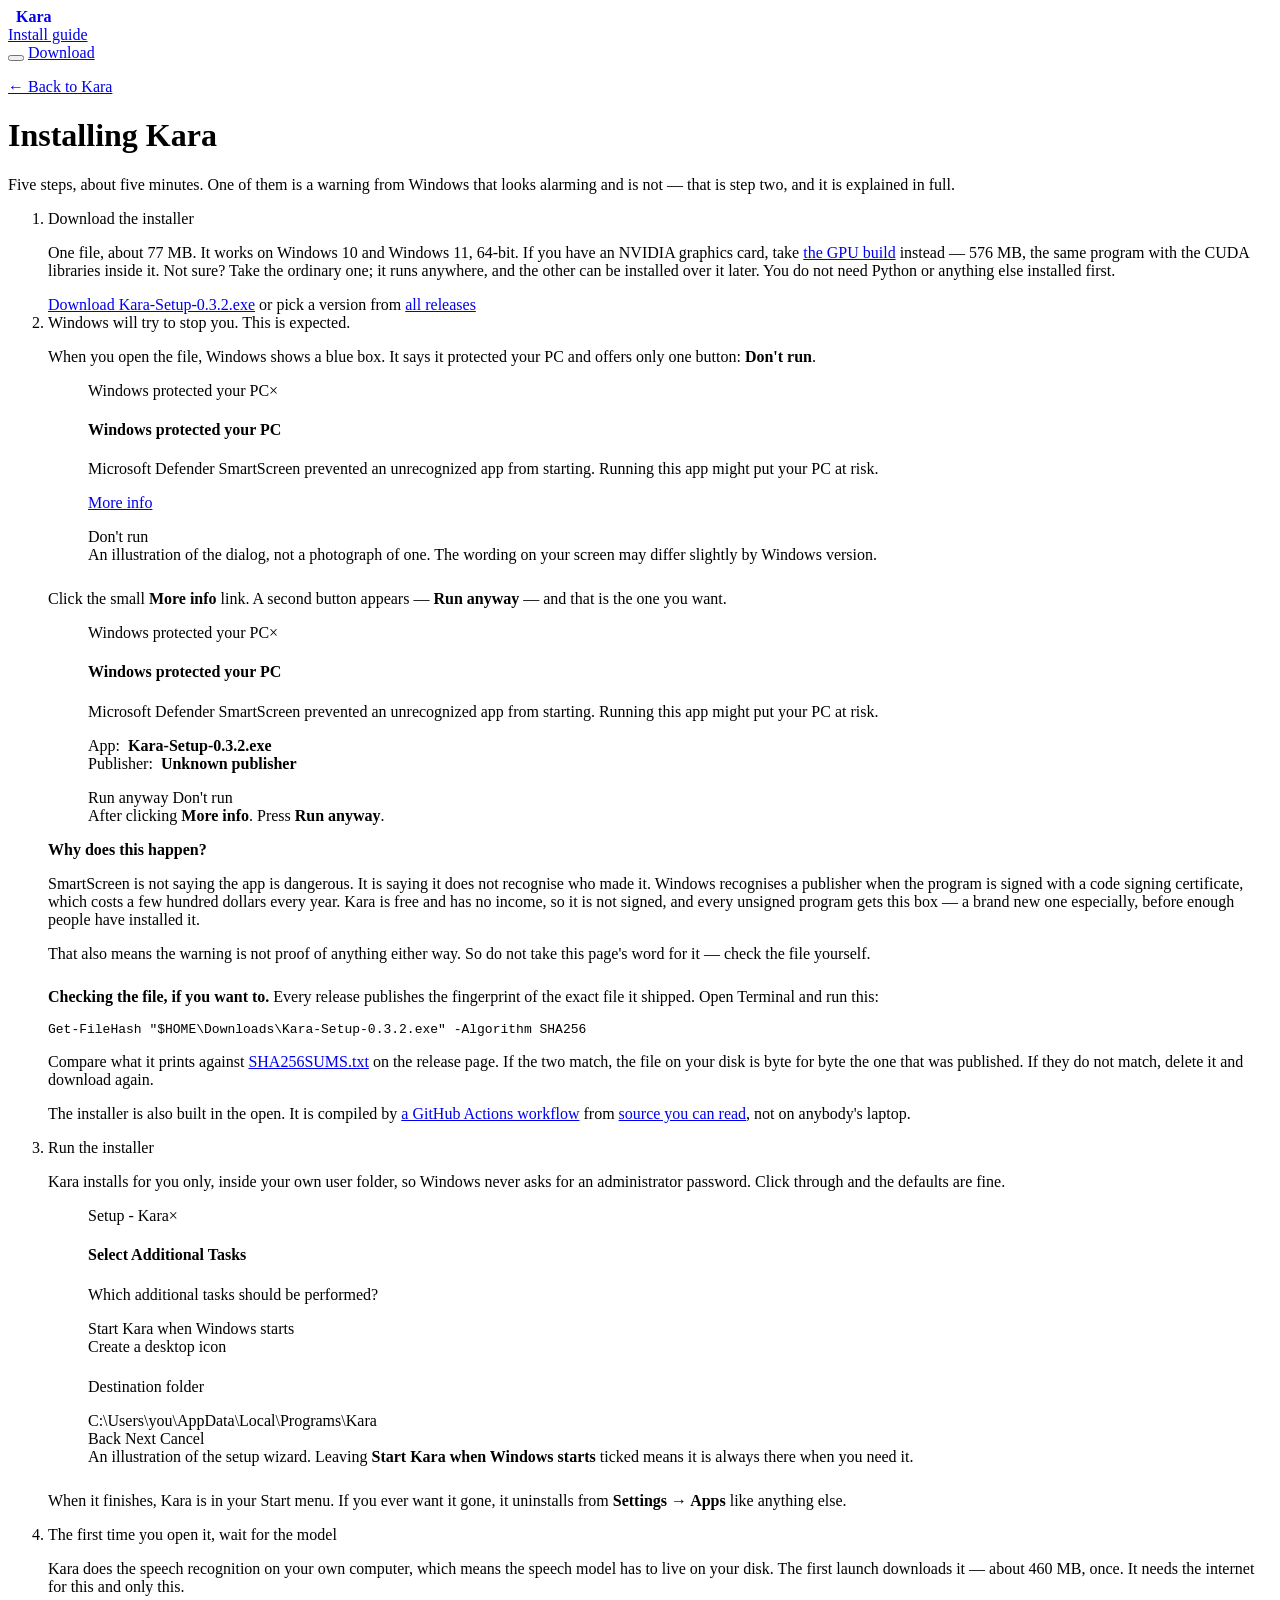
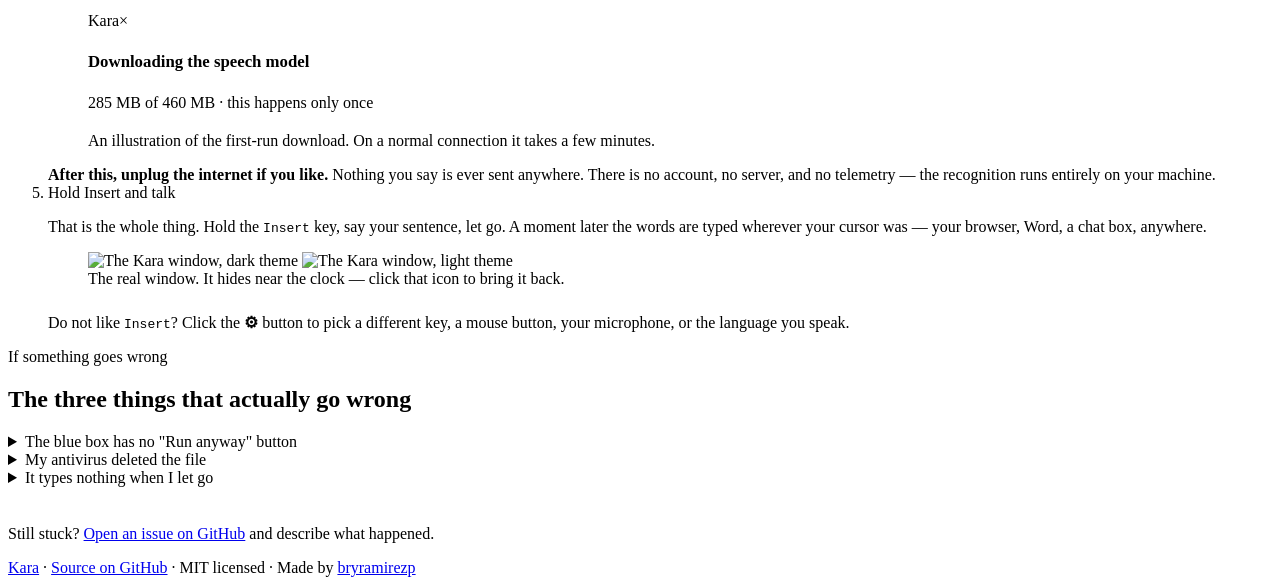
==== docs/install.html @ ec4b817a "feat: restore automatic dictation in 0.3.2 Restore automatic detection for each dictation after its " ====
<!DOCTYPE html>
<html lang="en" data-theme="dark">
<head>
<meta charset="utf-8">
<meta name="viewport" content="width=device-width, initial-scale=1">
<title>How to install Kara on Windows — step by step</title>

<link rel="canonical" href="https://bryramirezp.github.io/kara/install.html">
<meta name="description" content="Step by step guide to installing Kara on Windows 10 and 11, including the &quot;Windows protected your PC&quot; warning, what it means, and how to get past it safely.">
<meta name="robots" content="index, follow, max-snippet:-1, max-image-preview:large">
<meta name="theme-color" content="#0f0f0f">

<meta property="og:type" content="article">
<meta property="og:url" content="https://bryramirezp.github.io/kara/install.html">
<meta property="og:title" content="How to install Kara on Windows — step by step">
<meta property="og:description" content="Five steps, start to finish. Including the blue &quot;Windows protected your PC&quot; box and why it appears.">
<meta property="og:image" content="https://bryramirezp.github.io/kara/social-preview.png">
<meta name="twitter:card" content="summary_large_image">

<link rel="icon" href="logo.png">

<script>
// Runs before anything paints, so a returning visitor never sees the wrong
// theme flash first. Dark is the default; the system preference only decides
// for someone who has not touched the switch.
(function () {
  var saved = null;
  try { saved = localStorage.getItem('theme'); } catch (e) {}
  var wantsLight = saved ? saved === 'light'
                         : window.matchMedia('(prefers-color-scheme: light)').matches;
  document.documentElement.setAttribute('data-theme', wantsLight ? 'light' : 'dark');
})();
</script>

<script type="application/ld+json">
{
  "@context": "https://schema.org",
  "@type": "HowTo",
  "name": "How to install Kara on Windows",
  "description": "Download and install Kara, a free offline speech to text app for Windows 10 and 11.",
  "totalTime": "PT5M",
  "tool": [{ "@type": "HowToTool", "name": "A PC running Windows 10 or 11" }],
  "step": [
    { "@type": "HowToStep", "name": "Download the installer",
      "text": "Download Kara-Setup-0.3.2.exe from the releases page. It is about 77 MB.",
      "url": "https://bryramirezp.github.io/kara/install.html#download" },
    { "@type": "HowToStep", "name": "Get past the Windows warning",
      "text": "Windows shows a blue box saying it protected your PC, because the installer is not signed. Click More info, then Run anyway.",
      "url": "https://bryramirezp.github.io/kara/install.html#warning" },
    { "@type": "HowToStep", "name": "Run the installer",
      "text": "The installer puts Kara in your own user folder, so Windows never asks for an administrator password.",
      "url": "https://bryramirezp.github.io/kara/install.html#installer" },
    { "@type": "HowToStep", "name": "Let it download the speech model",
      "text": "The first time you open Kara it downloads a speech model of about 460 MB. This happens once, and after that it works offline.",
      "url": "https://bryramirezp.github.io/kara/install.html#firstrun" },
    { "@type": "HowToStep", "name": "Start dictating",
      "text": "Hold the Insert key, speak, and let go. Your words are typed wherever your cursor is.",
      "url": "https://bryramirezp.github.io/kara/install.html#dictate" }
  ]
}
</script>

<link rel="stylesheet" href="style.css">
</head>
<body>

<div class="topbar show" id="topbar">
  <div class="wrap">
    <a href="index.html" style="display:flex;align-items:center;gap:8px;text-decoration:none">
      <img src="logo.png" alt=""><b>Kara</b>
    </a>
    <nav><a href="install.html" aria-current="page">Install guide</a></nav>
    <span class="grow"></span>
    <button class="theme-toggle" data-theme-toggle type="button"></button>
    <a class="btn" href="https://github.com/bryramirezp/kara/releases/download/v0.3.2/Kara-Setup-0.3.2.exe">Download</a>
  </div>
</div>

<header class="page-head">
  <div class="wrap narrow">
    <p class="crumb"><a href="index.html">&larr; Back to Kara</a></p>
    <h1>Installing Kara</h1>
    <p class="lede">
      Five steps, about five minutes. One of them is a warning from Windows that
      looks alarming and is not — that is step two, and it is explained in full.
    </p>
  </div>
</header>

<main class="guide">

<section>
  <div class="wrap narrow">
    <ol class="steps">

      <!-- ── 1 ──────────────────────────────────────────────────────────── -->
      <li id="download">
        <span class="step-title">Download the installer</span>
        <p>
          One file, about <!--dl-size-->77 MB<!--/dl-size-->. It works on Windows 10 and Windows 11, 64-bit.
          If you have an NVIDIA graphics card, take
          <a href="https://github.com/bryramirezp/kara/releases/download/v0.3.2/Kara-Setup-GPU-0.3.2.exe">the GPU build</a> instead —
          <!--dl-size-gpu-->576 MB<!--/dl-size-gpu-->, the same program with the CUDA
          libraries inside it. Not sure? Take the ordinary one; it runs anywhere,
          and the other can be installed over it later.
          You do not need Python or anything else installed first.
        </p>
        <div class="dl-row">
          <a class="btn" href="https://github.com/bryramirezp/kara/releases/download/v0.3.2/Kara-Setup-0.3.2.exe">Download Kara-Setup-0.3.2.exe</a>
          <span class="meta">or pick a version from <a href="https://github.com/bryramirezp/kara/releases/latest">all releases</a></span>
        </div>
      </li>

      <!-- ── 2 ──────────────────────────────────────────────────────────── -->
      <li id="warning">
        <span class="step-title">Windows will try to stop you. This is expected.</span>
        <p>
          When you open the file, Windows shows a blue box. It says it protected
          your PC and offers only one button: <strong>Don't run</strong>.
        </p>

        <figure class="shot">
          <div class="win">
            <div class="win-bar"><span>Windows protected your PC</span><span class="x">&times;</span></div>
            <div class="win-body">
              <h4>Windows protected your PC</h4>
              <p>
                Microsoft Defender SmartScreen prevented an unrecognized app from
                starting. Running this app might put your PC at risk.
              </p>
              <p><a class="win-link" href="#warning">More info</a></p>
            </div>
            <div class="win-foot">
              <span class="win-btn">Don't run</span>
            </div>
          </div>
          <figcaption>An illustration of the dialog, not a photograph of one. The wording on your screen may differ slightly by Windows version.</figcaption>
        </figure>

        <p style="margin-top:1.6em">
          Click the small <strong>More info</strong> link. A second button
          appears — <strong>Run anyway</strong> — and that is the one you want.
        </p>

        <figure class="shot">
          <div class="win">
            <div class="win-bar"><span>Windows protected your PC</span><span class="x">&times;</span></div>
            <div class="win-body">
              <h4>Windows protected your PC</h4>
              <p>
                Microsoft Defender SmartScreen prevented an unrecognized app from
                starting. Running this app might put your PC at risk.
              </p>
              <p class="win-meta">
                App:&nbsp; <b>Kara-Setup-0.3.2.exe</b><br>
                Publisher:&nbsp; <b>Unknown publisher</b>
              </p>
            </div>
            <div class="win-foot">
              <span class="win-btn go">Run anyway</span>
              <span class="win-btn">Don't run</span>
            </div>
          </div>
          <figcaption>After clicking <strong>More info</strong>. Press <strong>Run anyway</strong>.</figcaption>
        </figure>

        <div class="callout">
          <p><b>Why does this happen?</b></p>
          <p>
            SmartScreen is not saying the app is dangerous. It is saying it does
            not recognise who made it. Windows recognises a publisher when the
            program is signed with a code signing certificate, which costs a few
            hundred dollars every year. Kara is free and has no income, so it is
            not signed, and every unsigned program gets this box — a brand new
            one especially, before enough people have installed it.
          </p>
          <p style="margin-bottom:0">
            That also means the warning is not proof of anything either way. So
            do not take this page's word for it — check the file yourself.
          </p>
        </div>

        <p style="margin-top:1.6em">
          <strong>Checking the file, if you want to.</strong> Every release
          publishes the fingerprint of the exact file it shipped. Open Terminal
          and run this:
        </p>
<pre>Get-FileHash "$HOME\Downloads\Kara-Setup-0.3.2.exe" -Algorithm SHA256</pre>
        <p>
          Compare what it prints against
          <a href="https://github.com/bryramirezp/kara/releases/latest">SHA256SUMS.txt</a>
          on the release page. If the two match, the file on your disk is byte
          for byte the one that was published. If they do not match, delete it
          and download again.
        </p>
        <p>
          The installer is also built in the open. It is compiled by
          <a href="https://github.com/bryramirezp/kara/actions">a GitHub Actions workflow</a>
          from <a href="https://github.com/bryramirezp/kara">source you can read</a>,
          not on anybody's laptop.
        </p>
      </li>

      <!-- ── 3 ──────────────────────────────────────────────────────────── -->
      <li id="installer">
        <span class="step-title">Run the installer</span>
        <p>
          Kara installs for you only, inside your own user folder, so Windows
          never asks for an administrator password. Click through and the
          defaults are fine.
        </p>

        <figure class="shot">
          <div class="win wizard">
            <div class="win-bar"><span>Setup - Kara</span><span class="x">&times;</span></div>
            <div class="win-body">
              <h4>Select Additional Tasks</h4>
              <p>Which additional tasks should be performed?</p>
              <div class="task"><span class="box on"></span><span>Start Kara when Windows starts</span></div>
              <div class="task"><span class="box"></span><span>Create a desktop icon</span></div>
              <p style="margin-top:1.4em">Destination folder</p>
              <div class="path">C:\Users\you\AppData\Local\Programs\Kara</div>
            </div>
            <div class="win-foot">
              <span class="win-btn">Back</span>
              <span class="win-btn go">Next</span>
              <span class="win-btn">Cancel</span>
            </div>
          </div>
          <figcaption>An illustration of the setup wizard. Leaving <strong>Start Kara when Windows starts</strong> ticked means it is always there when you need it.</figcaption>
        </figure>

        <p style="margin-top:1.6em">
          When it finishes, Kara is in your Start menu. If you ever want it gone,
          it uninstalls from <strong>Settings &rarr; Apps</strong> like anything else.
        </p>
      </li>

      <!-- ── 4 ──────────────────────────────────────────────────────────── -->
      <li id="firstrun">
        <span class="step-title">The first time you open it, wait for the model</span>
        <p>
          Kara does the speech recognition on your own computer, which means the
          speech model has to live on your disk. The first launch downloads it —
          about 460 MB, once. It needs the internet for this and only this.
        </p>

        <figure class="shot">
          <div class="win">
            <div class="win-bar"><span>Kara</span><span class="x">&times;</span></div>
            <div class="win-body">
              <h4 style="font-size:1.05rem">Downloading the speech model</h4>
              <div class="bar-track"><div class="bar-fill" style="width:62%"></div></div>
              <p style="margin-bottom:1.2em">285 MB of 460 MB &middot; this happens only once</p>
            </div>
          </div>
          <figcaption>An illustration of the first-run download. On a normal connection it takes a few minutes.</figcaption>
        </figure>

        <div class="callout">
          <p style="margin-bottom:0">
            <b>After this, unplug the internet if you like.</b> Nothing you say
            is ever sent anywhere. There is no account, no server, and no
            telemetry — the recognition runs entirely on your machine.
          </p>
        </div>
      </li>

      <!-- ── 5 ──────────────────────────────────────────────────────────── -->
      <li id="dictate">
        <span class="step-title">Hold Insert and talk</span>
        <p>
          That is the whole thing. Hold the <kbd>Insert</kbd> key, say your
          sentence, let go. A moment later the words are typed wherever your
          cursor was — your browser, Word, a chat box, anywhere.
        </p>

        <figure class="shot">
          <img class="app-shot on-dark"  src="screenshot-main-dark.png"  alt="The Kara window, dark theme" style="width:300px">
          <img class="app-shot on-light" src="screenshot-main-light.png" alt="The Kara window, light theme" style="width:300px">
          <figcaption>The real window. It hides near the clock — click that icon to bring it back.</figcaption>
        </figure>

        <p style="margin-top:1.6em">
          Do not like <kbd>Insert</kbd>? Click the <strong>&#9881;</strong>
          button to pick a different key, a mouse button, your microphone, or
          the language you speak.
        </p>
      </li>

    </ol>
  </div>
</section>

<!-- ── When it does not go smoothly ─────────────────────────────────────── -->
<section>
  <div class="wrap narrow">
    <p class="eyebrow">If something goes wrong</p>
    <h2>The three things that actually go wrong</h2>

    <details>
      <summary>The blue box has no "Run anyway" button</summary>
      <p>
        You have to click <strong>More info</strong> first — it is small grey
        text above the button, easy to miss. If there is still no such button,
        your PC has Smart App Control switched on, which is stricter than
        SmartScreen and blocks all unsigned software outright. It can only be
        turned off, never back on, so think about it before you do: open
        <strong>Windows Security &rarr; App &amp; browser control &rarr; Smart App
        Control settings</strong>.
      </p>
    </details>

    <details>
      <summary>My antivirus deleted the file</summary>
      <p>
        Some antivirus products flag any unsigned installer, and PyInstaller
        programs like this one get flagged more than most because malware
        authors use the same packer. Check the SHA256 as described in step two.
        If it matches the published one, the file is the one that was built in
        public from source, and you can restore it from your antivirus'
        quarantine and add an exclusion.
      </p>
    </details>

    <details>
      <summary>It types nothing when I let go</summary>
      <p>
        Give the model a moment on the first sentence — it loads into memory the
        first time and is quick after that. If nothing appears at all, open the
        settings with <strong>&#9881;</strong> and check the microphone: if
        <strong>auto</strong> picked the wrong one, choose yours from the list.
      </p>
    </details>

    <p style="margin-top:2.4em">
      Still stuck? <a href="https://github.com/bryramirezp/kara/issues">Open an issue on GitHub</a>
      and describe what happened.
    </p>
  </div>
</section>

</main>

<footer>
  <div class="wrap">
    <a href="index.html">Kara</a> ·
    <a href="https://github.com/bryramirezp/kara">Source on GitHub</a> ·
    MIT licensed · Made by <a href="https://github.com/bryramirezp">bryramirezp</a>
  </div>
</footer>

<script src="theme.js"></script>

</body>
</html>
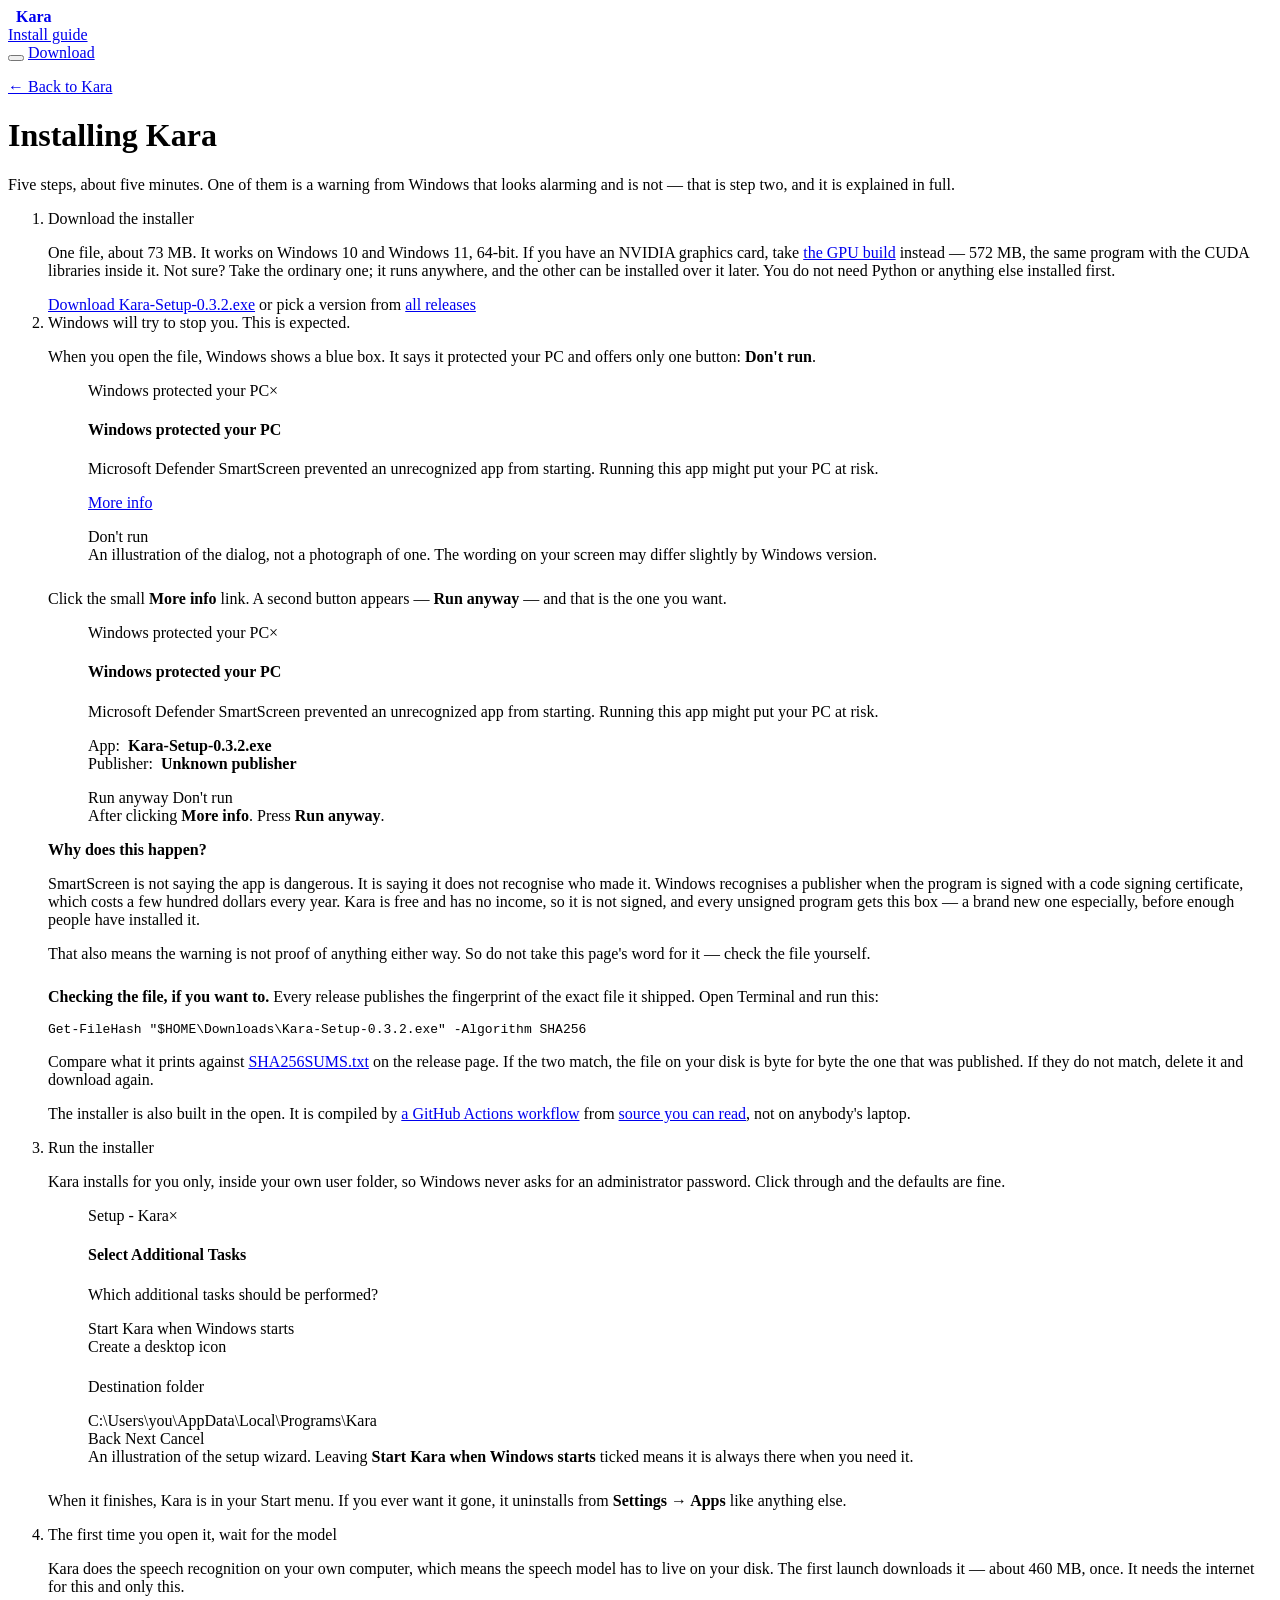
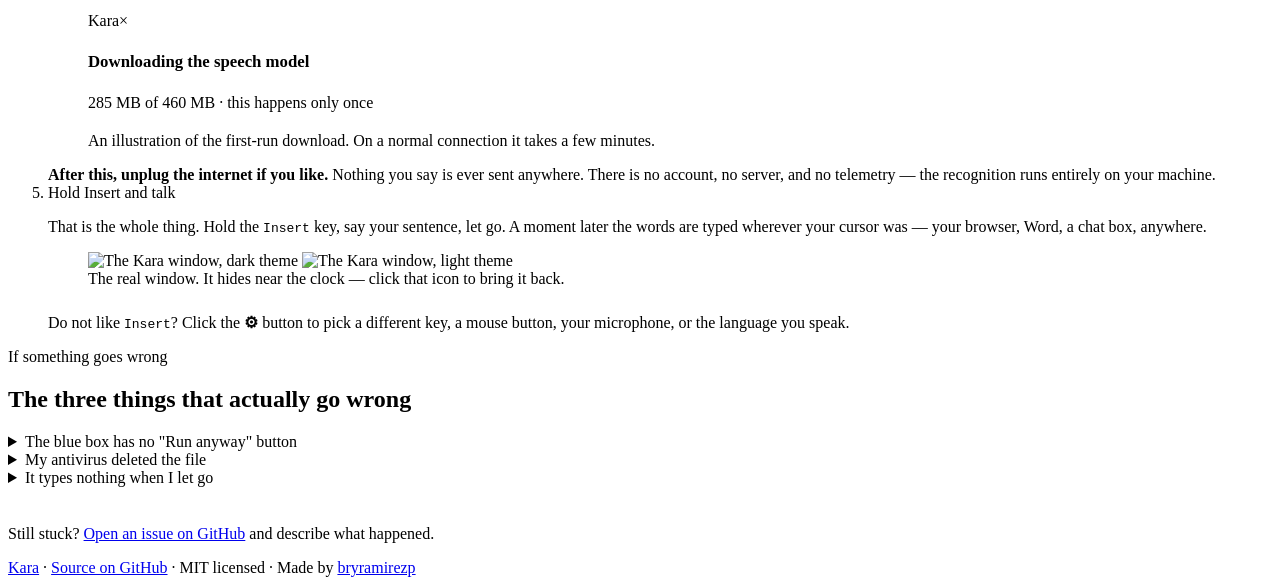
==== commit b7680c2f: "docs: match published 0.3.2 installer sizes" ====
--- a/docs/install.html
+++ b/docs/install.html
@@ -42,7 +42,7 @@
   "tool": [{ "@type": "HowToTool", "name": "A PC running Windows 10 or 11" }],
   "step": [
     { "@type": "HowToStep", "name": "Download the installer",
-      "text": "Download Kara-Setup-0.3.2.exe from the releases page. It is about 77 MB.",
+      "text": "Download Kara-Setup-0.3.2.exe from the releases page. It is about 73 MB.",
       "url": "https://bryramirezp.github.io/kara/install.html#download" },
     { "@type": "HowToStep", "name": "Get past the Windows warning",
       "text": "Windows shows a blue box saying it protected your PC, because the installer is not signed. Click More info, then Run anyway.",
@@ -97,10 +97,10 @@
       <li id="download">
         <span class="step-title">Download the installer</span>
         <p>
-          One file, about <!--dl-size-->77 MB<!--/dl-size-->. It works on Windows 10 and Windows 11, 64-bit.
+          One file, about <!--dl-size-->73 MB<!--/dl-size-->. It works on Windows 10 and Windows 11, 64-bit.
           If you have an NVIDIA graphics card, take
           <a href="https://github.com/bryramirezp/kara/releases/download/v0.3.2/Kara-Setup-GPU-0.3.2.exe">the GPU build</a> instead —
-          <!--dl-size-gpu-->576 MB<!--/dl-size-gpu-->, the same program with the CUDA
+          <!--dl-size-gpu-->572 MB<!--/dl-size-gpu-->, the same program with the CUDA
           libraries inside it. Not sure? Take the ordinary one; it runs anywhere,
           and the other can be installed over it later.
           You do not need Python or anything else installed first.
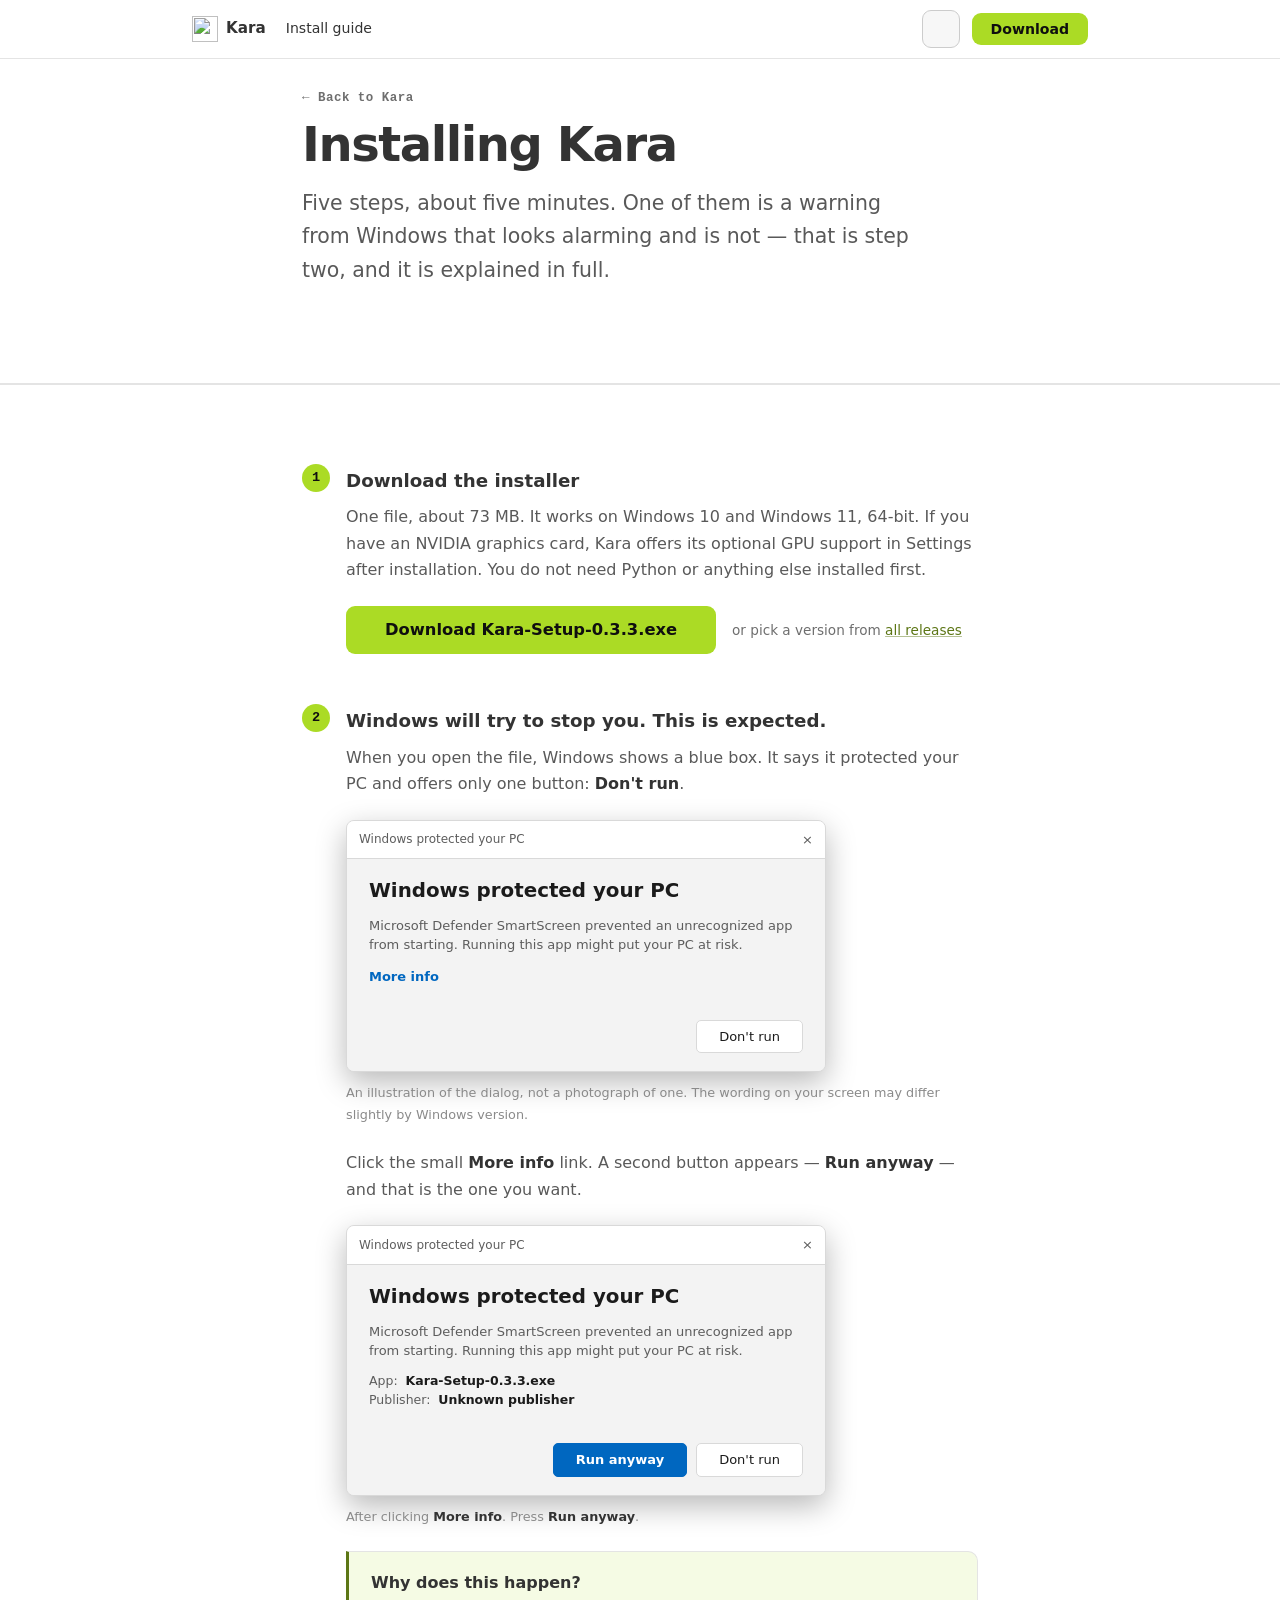
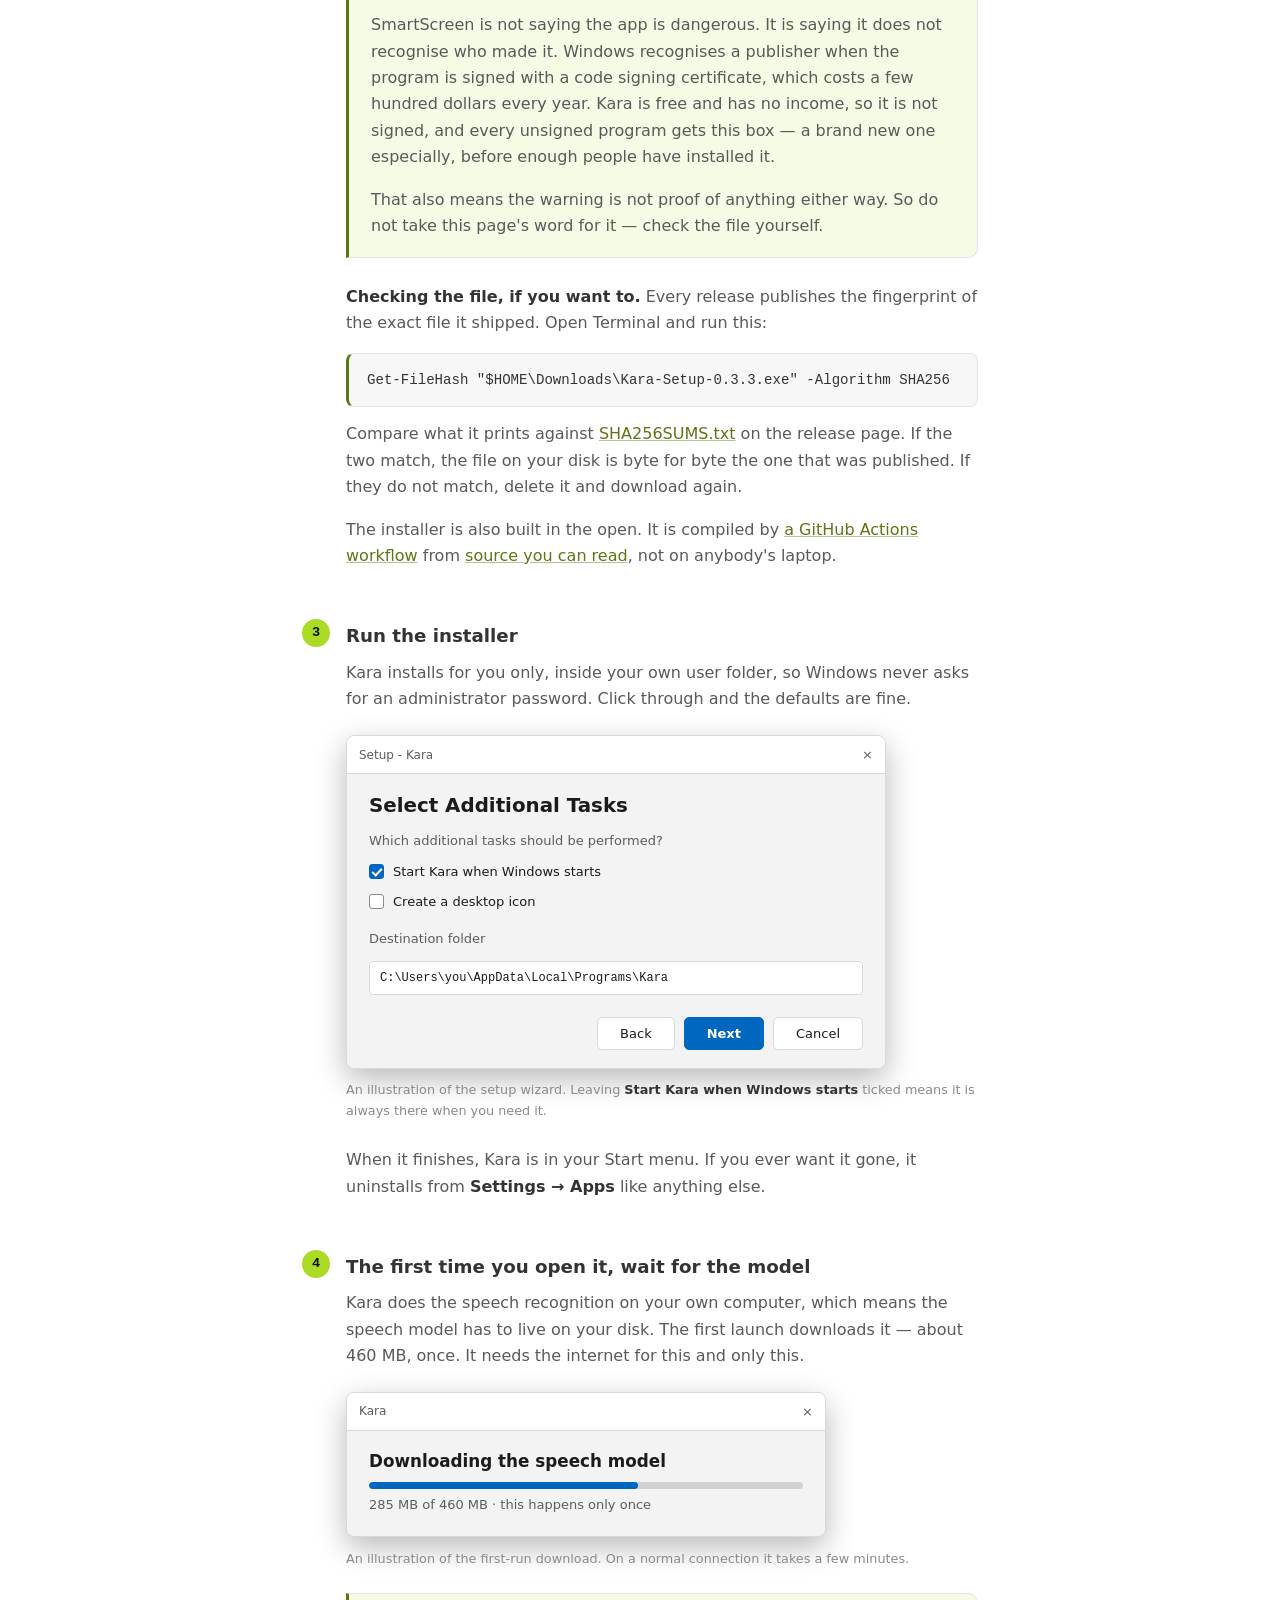
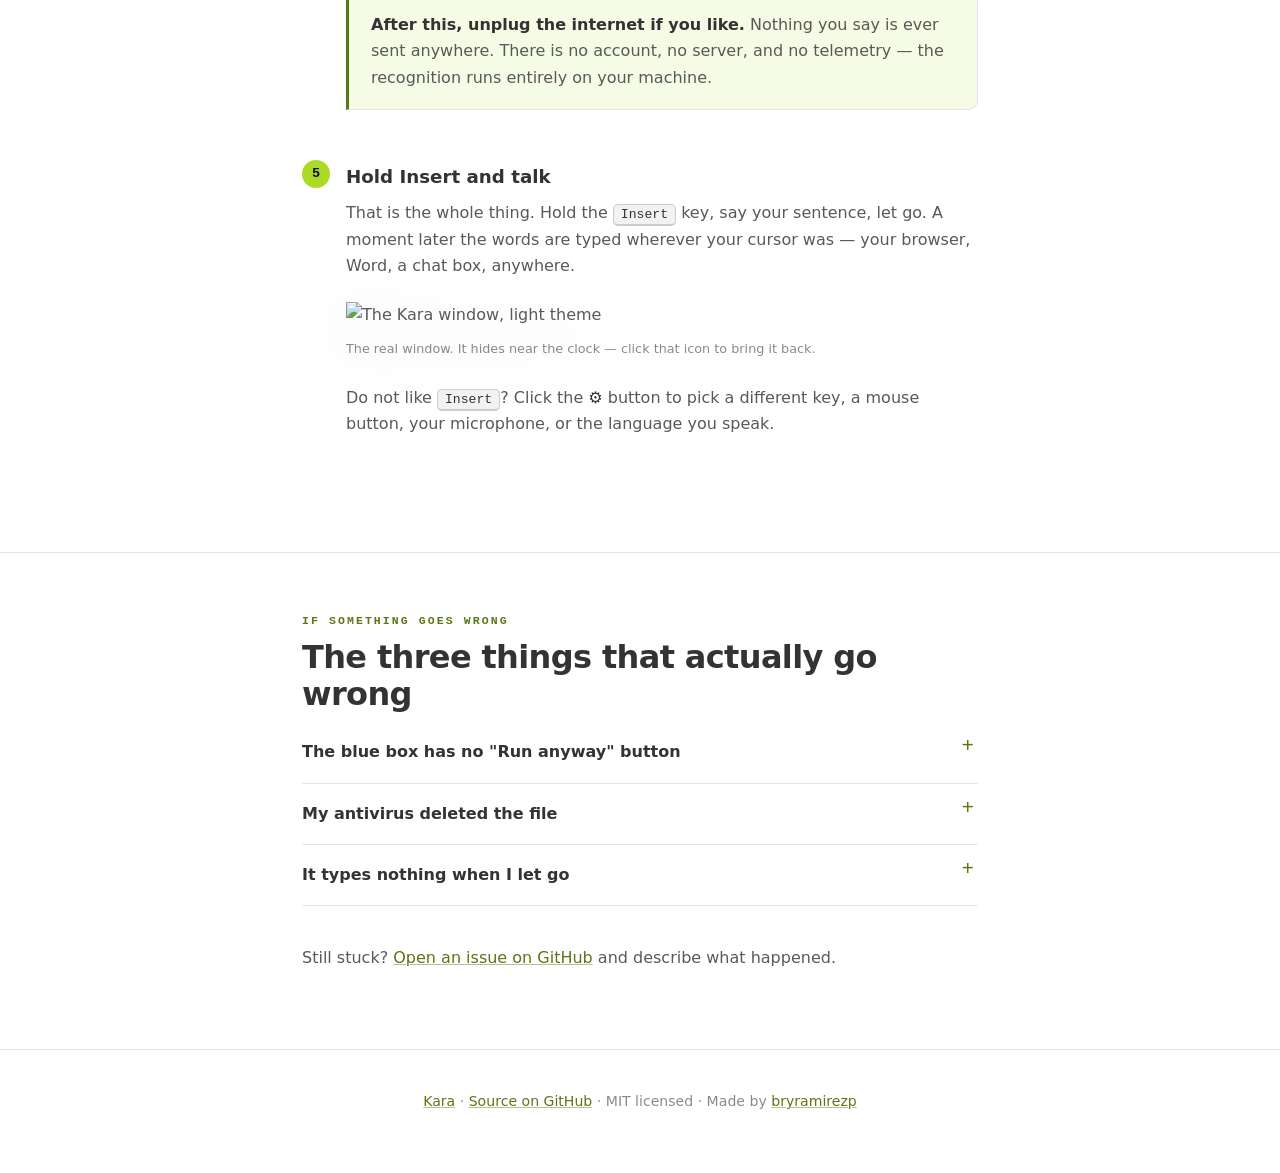
==== commit 42161da9: "release: prepare 0.3.3" ====
--- a/docs/install.html
+++ b/docs/install.html
@@ -42,7 +42,7 @@
   "tool": [{ "@type": "HowToTool", "name": "A PC running Windows 10 or 11" }],
   "step": [
     { "@type": "HowToStep", "name": "Download the installer",
-      "text": "Download Kara-Setup-0.3.2.exe from the releases page. It is about 73 MB.",
+      "text": "Download Kara-Setup-0.3.3.exe from the releases page. It is about 73 MB.",
       "url": "https://bryramirezp.github.io/kara/install.html#download" },
     { "@type": "HowToStep", "name": "Get past the Windows warning",
       "text": "Windows shows a blue box saying it protected your PC, because the installer is not signed. Click More info, then Run anyway.",
@@ -72,7 +72,7 @@
     <nav><a href="install.html" aria-current="page">Install guide</a></nav>
     <span class="grow"></span>
     <button class="theme-toggle" data-theme-toggle type="button"></button>
-    <a class="btn" href="https://github.com/bryramirezp/kara/releases/download/v0.3.2/Kara-Setup-0.3.2.exe">Download</a>
+    <a class="btn" href="https://github.com/bryramirezp/kara/releases/download/v0.3.3/Kara-Setup-0.3.3.exe">Download</a>
   </div>
 </div>
 
@@ -98,15 +98,12 @@
         <span class="step-title">Download the installer</span>
         <p>
           One file, about <!--dl-size-->73 MB<!--/dl-size-->. It works on Windows 10 and Windows 11, 64-bit.
-          If you have an NVIDIA graphics card, take
-          <a href="https://github.com/bryramirezp/kara/releases/download/v0.3.2/Kara-Setup-GPU-0.3.2.exe">the GPU build</a> instead —
-          <!--dl-size-gpu-->572 MB<!--/dl-size-gpu-->, the same program with the CUDA
-          libraries inside it. Not sure? Take the ordinary one; it runs anywhere,
-          and the other can be installed over it later.
+          If you have an NVIDIA graphics card, Kara offers its optional GPU support
+          in Settings after installation.
           You do not need Python or anything else installed first.
         </p>
         <div class="dl-row">
-          <a class="btn" href="https://github.com/bryramirezp/kara/releases/download/v0.3.2/Kara-Setup-0.3.2.exe">Download Kara-Setup-0.3.2.exe</a>
+          <a class="btn" href="https://github.com/bryramirezp/kara/releases/download/v0.3.3/Kara-Setup-0.3.3.exe">Download Kara-Setup-0.3.3.exe</a>
           <span class="meta">or pick a version from <a href="https://github.com/bryramirezp/kara/releases/latest">all releases</a></span>
         </div>
       </li>
@@ -152,7 +149,7 @@
                 starting. Running this app might put your PC at risk.
               </p>
               <p class="win-meta">
-                App:&nbsp; <b>Kara-Setup-0.3.2.exe</b><br>
+                App:&nbsp; <b>Kara-Setup-0.3.3.exe</b><br>
                 Publisher:&nbsp; <b>Unknown publisher</b>
               </p>
             </div>
@@ -185,7 +182,7 @@
           publishes the fingerprint of the exact file it shipped. Open Terminal
           and run this:
         </p>
-<pre>Get-FileHash "$HOME\Downloads\Kara-Setup-0.3.2.exe" -Algorithm SHA256</pre>
+<pre>Get-FileHash "$HOME\Downloads\Kara-Setup-0.3.3.exe" -Algorithm SHA256</pre>
         <p>
           Compare what it prints against
           <a href="https://github.com/bryramirezp/kara/releases/latest">SHA256SUMS.txt</a>
--- a/docs/style.css
+++ b/docs/style.css
@@ -0,0 +1,450 @@
+/* ─────────────────────────────────────────────────────────────────────────────
+   Dark is the native theme: the lime measures 11.77:1 on near-black and only
+   1.63:1 on white. So the lime stays a *surface* in both themes -- filled, with
+   near-black text on top, it is 11.77:1 either way -- and wherever it has to be
+   read as text it drops to #5c7615, the same hue at 5.18:1 on white. That is
+   what --accent-text is for. The dividing line is size: anything thin enough
+   to be read as a mark -- a link, a 2px rule, an eyebrow -- is ink and uses
+   --accent-text. Only areas big enough to carry near-black text on top stay
+   --lime: the download button and the step numbers.
+   ───────────────────────────────────────────────────────────────────────── */
+:root, :root[data-theme="dark"] {
+  --lime:        #abdb25;
+  --lime-hi:     #bce62f;
+  --accent-text: #abdb25;
+  --ink:         #0f0f0f;
+  --bg:          #0f0f0f;
+  --panel:       #171717;
+  --panel-2:     #1c1c1c;
+  --line:        #262626;
+  --line-hi:     #333333;
+  --title:       #ffffff;
+  --body:        #cccccc;
+  --muted:       #999999;
+  --quiet:       #666666;
+  --bloom:       rgba(171, 219, 37, .13);
+  --tint:        rgba(171, 219, 37, .05);
+
+  --mono: "Cascadia Mono", Consolas, ui-monospace, monospace;
+  --sans: "Segoe UI", system-ui, -apple-system, sans-serif;
+}
+
+:root[data-theme="light"] {
+  --accent-text: #5c7615;   /* 5.18:1 on white; the lime itself is 1.63:1 */
+  --bg:          #ffffff;
+  --panel:       #f7f7f7;
+  --panel-2:     #f2f2f2;
+  --line:        #e4e4e4;
+  --line-hi:     #cccccc;
+  --title:       #333333;
+  --body:        #595959;
+  --muted:       #6e6e6e;
+  --quiet:       #8a8a8a;
+  --bloom:       rgba(171, 219, 37, .22);
+  --tint:        rgba(171, 219, 37, .12);
+}
+
+* { box-sizing: border-box; }
+html { scroll-behavior: smooth; }
+body {
+  margin: 0; background: var(--bg); color: var(--body);
+  font: 16px/1.65 var(--sans);
+  -webkit-font-smoothing: antialiased;
+}
+img { max-width: 100%; }
+a { color: var(--accent-text); text-decoration-color: color-mix(in srgb, var(--accent-text) 45%, transparent); }
+p { margin: 0 0 1em; }
+
+.wrap { max-width: 940px; margin: 0 auto; padding: 0 22px; }
+.narrow { max-width: 720px; margin-inline: auto; }
+
+h1, h2, h3 { color: var(--title); line-height: 1.15; }
+h2 { font-size: clamp(1.5rem, 3.4vw, 2rem); letter-spacing: -.02em; margin: 0 0 .3em; }
+h3 { font-size: 1.05rem; margin: 2em 0 .3em; }
+
+.eyebrow {
+  font: 600 .72rem/1 var(--mono); letter-spacing: .18em;
+  color: var(--accent-text); text-transform: uppercase; margin: 0 0 1.1em;
+}
+section { padding: 92px 0; border-top: 1px solid var(--line); }
+
+/* ── Theme switch ─────────────────────────────────────────────────────────── */
+.theme-toggle {
+  display: inline-flex; align-items: center; justify-content: center;
+  width: 38px; height: 38px; padding: 0; flex: none;
+  background: var(--panel); color: var(--muted);
+  border: 1px solid var(--line-hi); border-radius: 9px;
+  cursor: pointer; transition: color .15s ease, border-color .15s ease;
+}
+.theme-toggle:hover { color: var(--title); border-color: var(--accent-text); }
+.theme-toggle svg { width: 18px; height: 18px; display: block; }
+/* Each icon shows the theme you would switch *to*, so only one is ever drawn. */
+:root[data-theme="dark"]  .theme-toggle .i-dark  { display: none; }
+:root[data-theme="light"] .theme-toggle .i-light { display: none; }
+
+.hero .theme-toggle { position: absolute; top: 0; right: 22px; }
+
+/* Screenshots follow the switch. The settings window matches the page so it
+   sits in it naturally; the main window shows the opposite theme, so whichever
+   way the switch is thrown a visitor still sees that both exist. */
+:root[data-theme="dark"]  .on-light { display: none; }
+:root[data-theme="light"] .on-dark  { display: none; }
+
+/* ── Sticky bar, appears once the hero button is gone ─────────────────────── */
+.topbar {
+  position: fixed; inset: 0 0 auto 0; z-index: 20;
+  background: color-mix(in srgb, var(--bg) 88%, transparent);
+  backdrop-filter: blur(10px);
+  border-bottom: 1px solid var(--line);
+  transform: translateY(-100%); transition: transform .25s ease;
+}
+.topbar.show { transform: none; }
+.topbar .wrap { display: flex; align-items: center; gap: 12px; height: 58px; }
+.topbar img { width: 26px; height: 26px; }
+.topbar b { color: var(--title); font-size: .95rem; }
+.topbar .grow { flex: 1; }
+.topbar .btn { padding: 8px 18px; font-size: .88rem; }
+
+/* ── Hero ─────────────────────────────────────────────────────────────────── */
+.hero { position: relative; padding: 104px 0 0; overflow: hidden; border: 0; }
+.hero::before {          /* one soft lime bloom behind the mark, nothing more */
+  content: ""; position: absolute; left: 50%; top: -180px;
+  width: 780px; height: 520px; transform: translateX(-50%);
+  background: radial-gradient(closest-side, var(--bloom), transparent 72%);
+  pointer-events: none;
+}
+.hero .wrap { position: relative; text-align: center; }
+.hero img.mark { width: 72px; height: 72px; }
+.hero h1 {
+  font-size: clamp(2.6rem, 7vw, 4.4rem);
+  letter-spacing: -.035em; margin: .3em 0 .22em;
+}
+.hero h1 .lime { color: var(--accent-text); }
+.lede {
+  font-size: clamp(1.05rem, 2.2vw, 1.28rem); color: var(--body);
+  max-width: 30em; margin: 0 auto 2em;
+}
+
+.btn {
+  display: inline-block; padding: 15px 38px; border-radius: 9px;
+  background: var(--lime); color: var(--ink);
+  font: 700 1.02rem/1 var(--sans); text-decoration: none;
+  border: 1px solid transparent; transition: background .15s ease;
+}
+.btn:hover { background: var(--lime-hi); }
+.btn-ghost {
+  background: transparent; color: var(--body);
+  border-color: var(--line-hi); font-weight: 600;
+}
+.btn-ghost:hover { background: var(--panel); color: var(--title); }
+.sub { color: var(--muted); font-size: .87rem; margin: 1.1em 0 0; }
+.sub a { color: var(--muted); }
+
+/* ── The download ─────────────────────────────────────────────────────────── */
+.pick { margin-top: 30px; }
+.pick-row { display: flex; flex-direction: column; gap: 12px; }
+@media (min-width: 620px) {
+  .pick-row { flex-direction: row; justify-content: center; align-items: stretch; }
+}
+
+.pick-btn { padding: 12px 30px; text-align: center; }
+.pick-btn small {
+  display: block; margin-top: 4px;
+  font: 400 .74rem/1.3 var(--sans); opacity: .74;
+}
+.pick-label { font: inherit; }
+
+
+/* ── The hero shot ────────────────────────────────────────────────────────
+   The app, photographed, where a CSS mockup of the app used to animate. The
+   mockup carried a stage, a caret, a level meter and a keycap, all of which
+   existed only here; they are gone with it.
+
+   A drop shadow and nothing else. The PNG already has its corners cut to
+   transparency (see tools/screenshots.py), so a border or a radius here would
+   fight the shape rather than follow it.
+   ──────────────────────────────────────────────────────────────────────── */
+.demo { margin: 40px auto 0; max-width: 320px; }
+.app-shot, .shots img {
+  display: block; width: 100%; height: auto;
+  filter: drop-shadow(0 18px 40px rgba(0, 0, 0, .5));
+}
+:root[data-theme="light"] .app-shot,
+:root[data-theme="light"] .shots img {
+  filter: drop-shadow(0 18px 40px rgba(0, 0, 0, .22));
+}
+
+/* ── The redrawn window ────────────────────────────────────────────────────
+   Kara's own chrome, redrawn -- not the site's panel colours, the exact ones
+   from kara.py's THEMES (bg_root/bg_header/text_title/log_dim/rec_status_text
+   etc.), so it reads as the app rather than as a page decoration wearing its
+   colours. Still a drawing, not a screenshot: what makes that honest is that
+   demo.js only ever plays back a real capture (tools/capture_demo.py) with
+   the app's own real wording ("Recorded 3.6s", "WRITING IT DOWN") -- nothing
+   here is invented, only redrawn. Hidden by default; demo.js reveals it once
+   real data has loaded and motion is okay.
+   ──────────────────────────────────────────────────────────────────────── */
+.win-fake {
+  --k-bg:      #0f0f0f;  --k-header: #181818;  --k-title: #ffffff;
+  --k-body:    #cccccc;  --k-dim:    #666666;  --k-idle-bar: #333333;
+  --k-accent:  #abdb25;  --k-rec:    #ef4141;  --k-icon: #cccccc;
+  --k-key-bg:  #1f1f1f;
+  max-width: 320px; margin: 0 auto; text-align: left;
+  background: var(--k-bg); border-radius: 10px; overflow: hidden;
+  filter: drop-shadow(0 18px 40px rgba(0, 0, 0, .5));
+}
+:root[data-theme="light"] .win-fake {
+  --k-bg:      #ffffff;  --k-header: #f2f2f2;  --k-title: #333333;
+  --k-body:    #595959;  --k-dim:    #8a8a8a;  --k-idle-bar: #cccccc;
+  --k-accent:  #5c7615;  --k-rec:    #c52c1f;  --k-icon: #595959;
+  --k-key-bg:  #f2f2f2;
+  filter: drop-shadow(0 18px 40px rgba(0, 0, 0, .22));
+}
+.win-fake-bar {
+  display: flex; align-items: center; gap: 6px;
+  padding: 11px 4px 11px 12px; background: var(--k-header);
+  font: 600 15px var(--sans); color: var(--k-title);
+}
+.win-fake-mark { width: 20px; height: 20px; flex: none; }
+.win-fake-title { flex: 1; }
+.win-fake-icons {
+  font-size: 13px; letter-spacing: 6px; color: var(--k-icon); padding-right: 8px;
+}
+.win-fake-model {
+  display: flex; align-items: center; gap: 7px;
+  padding: 14px 20px 0; font: 9px var(--sans); color: var(--k-dim);
+}
+.win-fake-model .win-fake-mark { width: 15px; height: 15px; }
+.win-fake-log { padding: 14px 16px 6px; min-height: 84px; }
+.win-fake-log p { margin: 0; }
+.win-fake-said {
+  font: 11px/1.5 var(--sans); color: var(--k-title); margin: 6px 0 4px !important;
+}
+.win-fake-dim { font: 9px var(--sans); color: var(--k-dim); }
+.win-fake-foot {
+  display: flex; align-items: center; gap: 10px;
+  padding: 8px 20px 16px;
+}
+.win-fake-key {
+  font: 700 9px var(--mono); color: var(--k-body); background: var(--k-key-bg);
+  border-radius: 8px; padding: 3px 8px; flex: none;
+}
+.win-fake-bars {
+  flex: 1; min-width: 0; overflow: hidden;
+  display: flex; align-items: center; gap: 3px; height: 26px;
+}
+.win-fake-bars i {
+  flex: 1; min-width: 0; min-height: 2px; border-radius: 2px;
+  background: var(--k-idle-bar);
+}
+.win-fake.is-listening .win-fake-bars i { background: var(--k-accent); }
+.win-fake-status-wrap { display: flex; align-items: center; gap: 5px; flex: none; }
+.win-fake-rec-dot {
+  width: 6px; height: 6px; border-radius: 50%; background: transparent;
+  transition: background .15s ease;
+}
+.win-fake.is-listening .win-fake-rec-dot { background: var(--k-rec); }
+.win-fake-status {
+  font: 700 9px var(--mono); letter-spacing: .03em; color: var(--k-dim);
+}
+.win-fake.is-listening .win-fake-status { color: var(--k-rec); }
+.demo-caption { margin: 14px 0 0; font-size: .8rem; color: var(--quiet); text-align: center; }
+
+@media (prefers-reduced-motion: reduce) {
+  html { scroll-behavior: auto; }
+  /* Backstop alongside demo.js's own check: whatever state the script left
+     things in, a reader who asked for less motion never sees it play. */
+  .win-fake { display: none !important; }
+  .app-shot-group { display: block !important; }
+}
+
+/* ── Proof strip ──────────────────────────────────────────────────────────── */
+.proof {
+  display: grid; grid-template-columns: repeat(auto-fit, minmax(150px, 1fr));
+  gap: 1px; background: var(--line); border: 1px solid var(--line);
+  border-radius: 12px; overflow: hidden; margin-top: 66px;
+}
+.proof div { background: var(--bg); padding: 22px 18px; text-align: center; }
+.proof b { display: block; color: var(--title); font-size: 1.5rem; letter-spacing: -.02em; }
+.proof span { color: var(--muted); font-size: .82rem; }
+
+/* ── Beats ────────────────────────────────────────────────────────────────── */
+/* Three explicit columns, not auto-fit: these are one sequence, and auto-fit
+   was orphaning RELEASE onto its own row, which reads as an afterthought. */
+.beats { display: grid; grid-template-columns: 1fr; gap: 18px; padding: 0; margin: 0; list-style: none; }
+@media (min-width: 700px) { .beats { grid-template-columns: repeat(3, 1fr); } }
+.beats li {
+  background: var(--panel); border: 1px solid var(--line);
+  border-radius: 12px; padding: 22px 22px 24px; position: relative;
+}
+.beats li::after {
+  content: ""; position: absolute; left: 22px; right: 22px; top: 0;
+  height: 2px; background: var(--accent-text); border-radius: 0 0 2px 2px;
+}
+.beats .n { font: 700 .72rem/1 var(--mono); letter-spacing: .16em; color: var(--accent-text); }
+.beats b { display: block; color: var(--title); margin: .7em 0 .3em; font-size: 1.02rem; }
+
+/* ── Shots ────────────────────────────────────────────────────────────────── */
+.shots { display: flex; gap: 22px; justify-content: center; flex-wrap: wrap; }
+.shots figure { margin: 0; }
+/* No border, no radius: the PNGs carry their own rounded corners as alpha
+   (tools/screenshots.py cuts them), so a rectangle drawn around one would
+   run straight across the curve. A shadow follows the shape instead. */
+.shots img { width: 270px; display: block; }
+.shots figcaption { color: var(--quiet); font-size: .8rem; margin-top: .7em; text-align: center; }
+
+/* ── Table ────────────────────────────────────────────────────────────────── */
+.table-scroll { overflow-x: auto; }
+table { border-collapse: collapse; width: 100%; font-size: .93rem; min-width: 560px; }
+th, td { text-align: left; padding: 13px 14px; border-bottom: 1px solid var(--line); }
+th { color: var(--muted); font-weight: 600; font-size: .82rem; letter-spacing: .04em; text-transform: uppercase; }
+td:first-child { color: var(--muted); }
+th:nth-child(2), td:nth-child(2) { color: var(--title); font-weight: 600; background: var(--tint); }
+th:nth-child(2) { color: var(--accent-text); }
+
+/* ── Code, cards, steps ───────────────────────────────────────────────────── */
+pre {
+  background: var(--panel); border: 1px solid var(--line);
+  border-left: 3px solid var(--accent-text);
+  border-radius: 8px; padding: 15px 18px; overflow-x: auto;
+  font: .88rem/1.6 var(--mono); color: var(--title);
+}
+code { font-family: var(--mono); font-size: .92em; }
+.card { background: var(--panel); border: 1px solid var(--line); border-radius: 14px; padding: 8px 26px 24px; }
+.card img { border: 1px solid var(--line); border-radius: 8px; display: block; width: 100%; }
+.note { margin: 1.3em 0 0; font-size: .87rem; color: var(--muted); padding-left: 15px; border-left: 3px solid var(--accent-text); }
+
+.steps { counter-reset: s; list-style: none; padding: 0; margin: 1.2em 0 0; }
+.steps > li { counter-increment: s; position: relative; padding-left: 44px; margin-bottom: 26px; }
+.steps > li::before {
+  content: counter(s); position: absolute; left: 0; top: -2px;
+  width: 28px; height: 28px; border-radius: 50%;
+  background: var(--lime); color: var(--ink);
+  font: 700 .85rem/28px var(--mono); text-align: center;
+}
+.steps strong { color: var(--title); }
+kbd {
+  font: .82em var(--mono); background: var(--panel-2); border: 1px solid var(--line-hi);
+  border-bottom-width: 2px; border-radius: 5px; padding: 2px 7px; color: var(--title); white-space: nowrap;
+}
+
+/* ── FAQ ──────────────────────────────────────────────────────────────────── */
+details { border-bottom: 1px solid var(--line); }
+details summary {
+  cursor: pointer; list-style: none; padding: 17px 30px 17px 0; position: relative;
+  color: var(--title); font-weight: 600;
+}
+details summary::-webkit-details-marker { display: none; }
+details summary::after {
+  content: "+"; position: absolute; right: 4px; top: 15px;
+  color: var(--accent-text); font: 400 1.3rem/1 var(--mono);
+}
+details[open] summary::after { content: "\2212"; }
+details p { margin: 0 0 18px; max-width: 62em; }
+
+footer { border-top: 1px solid var(--line); padding: 40px 0 60px; color: var(--quiet); font-size: .88rem; text-align: center; }
+
+/* ═════════════════════════════════════════════════════════════════════════════
+   Install guide (install.html)
+   ═════════════════════════════════════════════════════════════════════════ */
+
+/* A plain banner instead of the hero: this page is read, not pitched. */
+.page-head { position: relative; padding: 92px 0 54px; border-bottom: 1px solid var(--line); }
+.page-head .wrap { position: relative; }
+.page-head .theme-toggle { position: absolute; top: -46px; right: 22px; }
+.page-head h1 { font-size: clamp(2rem, 5vw, 3rem); letter-spacing: -.03em; margin: .1em 0 .3em; }
+.page-head .lede { margin-inline: 0; }
+.crumb { font: 600 .78rem/1 var(--mono); letter-spacing: .04em; }
+.crumb a { color: var(--muted); text-decoration: none; }
+.crumb a:hover { color: var(--accent-text); }
+
+/* Topbar links, shared with index.html */
+.topbar nav { display: flex; gap: 20px; margin-left: 8px; }
+.topbar nav a { color: var(--muted); font-size: .88rem; text-decoration: none; }
+.topbar nav a:hover, .topbar nav a[aria-current] { color: var(--title); }
+
+.guide section { padding: 62px 0; }
+.guide .steps > li { margin-bottom: 52px; }
+.step-title { display: block; color: var(--title); font-size: 1.14rem; font-weight: 700; margin-bottom: .45em; }
+
+/* A figure that holds a mockup or a real screenshot. */
+.shot { margin: 1.4em 0 0; }
+.shot figcaption { color: var(--quiet); font-size: .8rem; margin-top: .8em; }
+
+/* ── Windows dialog mockups ───────────────────────────────────────────────────
+   These reproduce dialogs Windows itself draws, so they keep Windows' own
+   colours rather than following the site switch. A visitor has to recognise the
+   real thing on their screen; recolouring it to match the page would defeat the
+   only job these have. They are drawings, not photographs -- the captions say
+   so, because a reader deserves to know which one they are looking at.
+   ───────────────────────────────────────────────────────────────────────── */
+.win {
+  --w-bg:    #f3f3f3;
+  --w-panel: #ffffff;
+  --w-line:  #d9d9d9;
+  --w-text:  #1b1b1b;
+  --w-dim:   #5d5d5d;
+  --w-blue:  #0067c0;
+  background: var(--w-bg); color: var(--w-text);
+  border: 1px solid var(--w-line); border-radius: 8px;
+  font: 13px/1.5 "Segoe UI", system-ui, sans-serif;
+  overflow: hidden; box-shadow: 0 10px 30px rgba(0, 0, 0, .28);
+  max-width: 480px;
+}
+.win-bar {
+  display: flex; align-items: center; gap: 8px;
+  padding: 9px 12px; background: var(--w-panel);
+  border-bottom: 1px solid var(--w-line);
+  font-size: 12px; color: var(--w-dim);
+}
+.win-bar .x { margin-left: auto; color: var(--w-dim); font-size: 13px; }
+.win-body { padding: 20px 22px 6px; }
+.win-body h4 { margin: 0 0 .6em; font-size: 1.24rem; font-weight: 600; color: var(--w-text); line-height: 1.25; }
+.win-body p { margin: 0 0 .9em; color: var(--w-dim); }
+.win-link { color: var(--w-blue); text-decoration: none; font-weight: 600; }
+.win-meta { margin: 0 0 1em; font-size: 12.5px; color: var(--w-dim); }
+.win-meta b { color: var(--w-text); font-weight: 600; }
+.win-foot {
+  display: flex; justify-content: flex-end; gap: 9px;
+  padding: 16px 22px 18px; background: var(--w-bg);
+}
+.win-btn {
+  padding: 6px 22px; border-radius: 5px; font-size: 13px;
+  background: var(--w-panel); color: var(--w-text);
+  border: 1px solid var(--w-line);
+}
+/* The button the reader is being told to press. */
+.win-btn.go { background: var(--w-blue); border-color: var(--w-blue); color: #fff; font-weight: 600; }
+/* Kara's own installer is Inno Setup, whose wizard is wider and has a task list. */
+.win.wizard { max-width: 540px; }
+.win .task { display: flex; align-items: flex-start; gap: 9px; margin: 0 0 10px; color: var(--w-text); }
+.win .box {
+  flex: none; width: 15px; height: 15px; margin-top: 2px; border-radius: 3px;
+  border: 1px solid #8a8a8a; background: var(--w-panel);
+}
+.win .box.on { background: var(--w-blue); border-color: var(--w-blue); position: relative; }
+.win .box.on::after {
+  content: ""; position: absolute; left: 4px; top: 1px;
+  width: 4px; height: 8px; border: solid #fff; border-width: 0 2px 2px 0;
+  transform: rotate(43deg);
+}
+.win .bar-track { height: 7px; border-radius: 4px; background: #d2d2d2; overflow: hidden; margin: 4px 0 6px; }
+.win .bar-fill  { height: 100%; background: var(--w-blue); border-radius: 4px; }
+.win .path {
+  font: 12px/1.5 var(--mono); color: var(--w-text);
+  background: var(--w-panel); border: 1px solid var(--w-line);
+  border-radius: 4px; padding: 7px 10px; word-break: break-all;
+}
+
+/* ── Callouts ─────────────────────────────────────────────────────────────── */
+.callout {
+  border: 1px solid var(--line); border-left: 3px solid var(--accent-text);
+  background: var(--tint); border-radius: 0 10px 10px 0;
+  padding: 18px 22px; margin: 1.5em 0;
+}
+.callout > :last-child { margin-bottom: 0; }
+.callout b { color: var(--title); }
+
+/* ── Compact download row ─────────────────────────────────────────────────── */
+.dl-row { display: flex; align-items: center; gap: 16px; flex-wrap: wrap; margin: 1.4em 0 0; }
+.dl-row .meta { color: var(--muted); font-size: .85rem; }
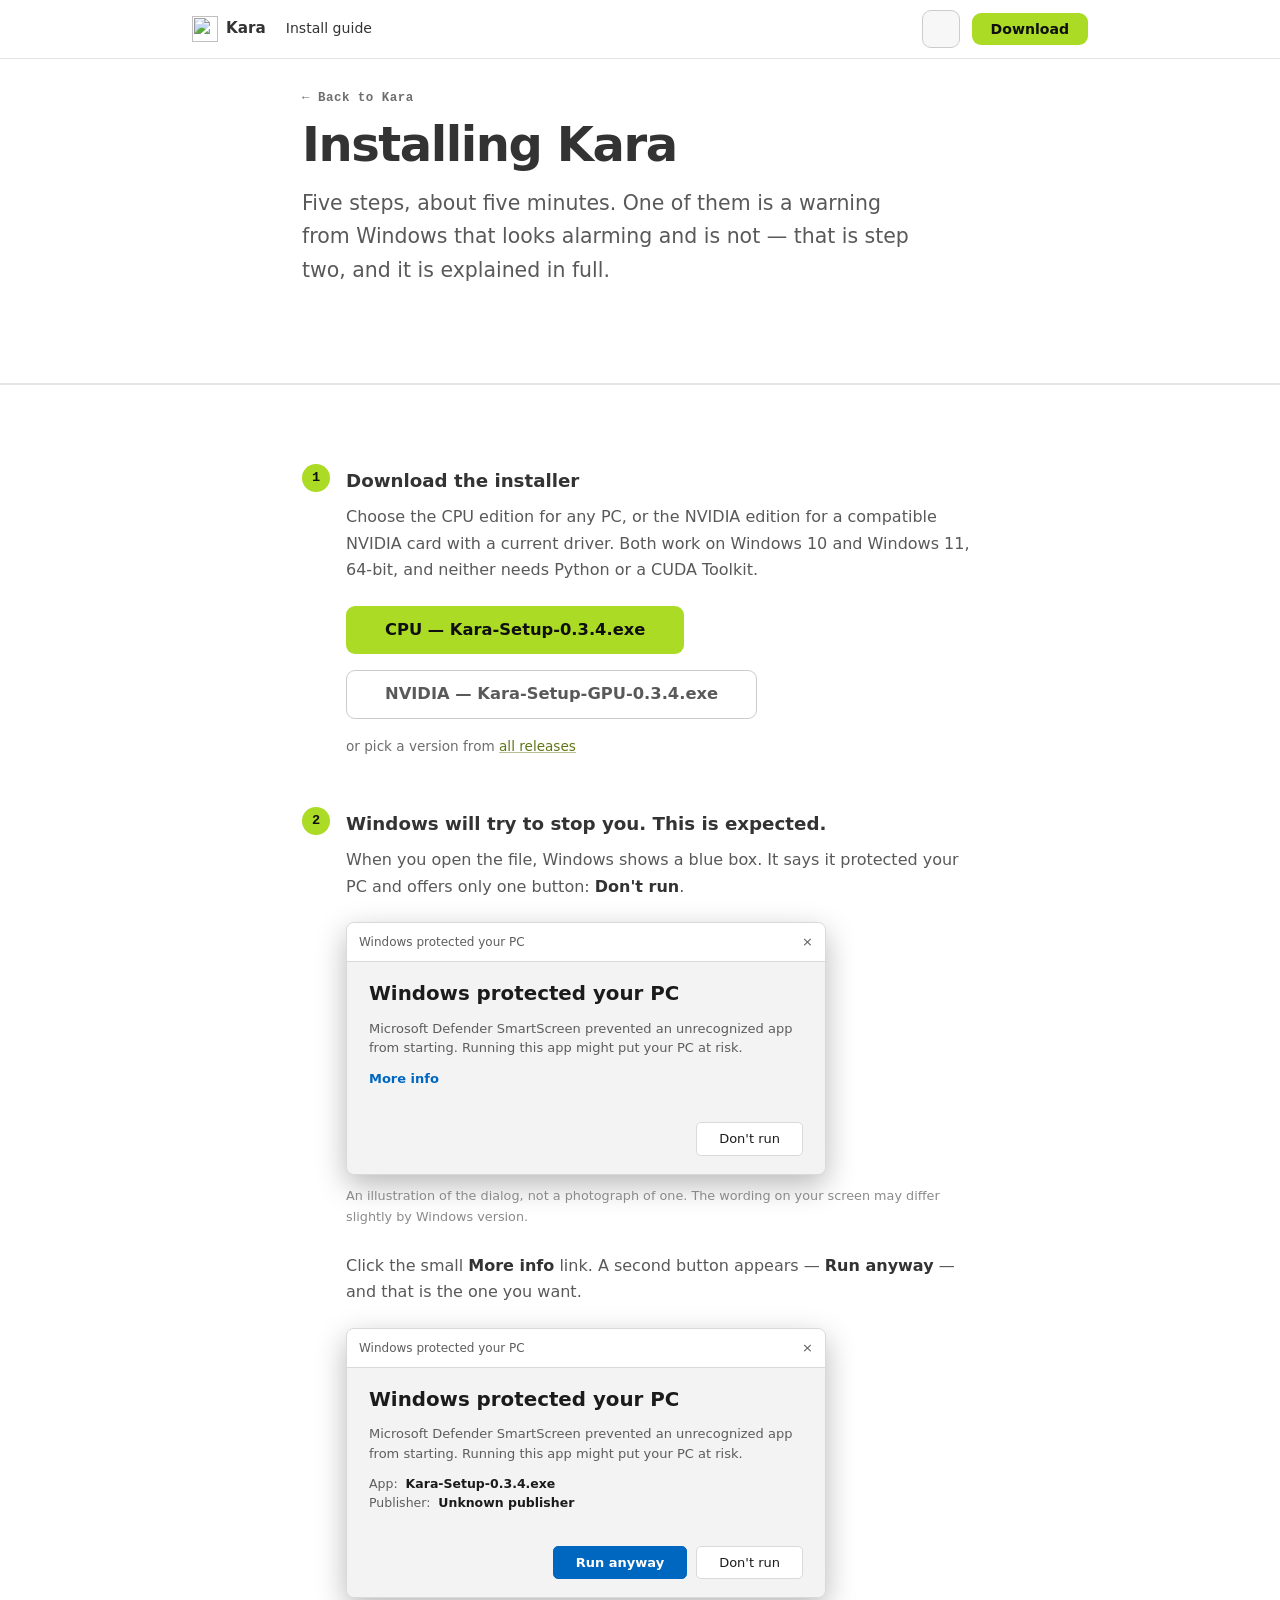
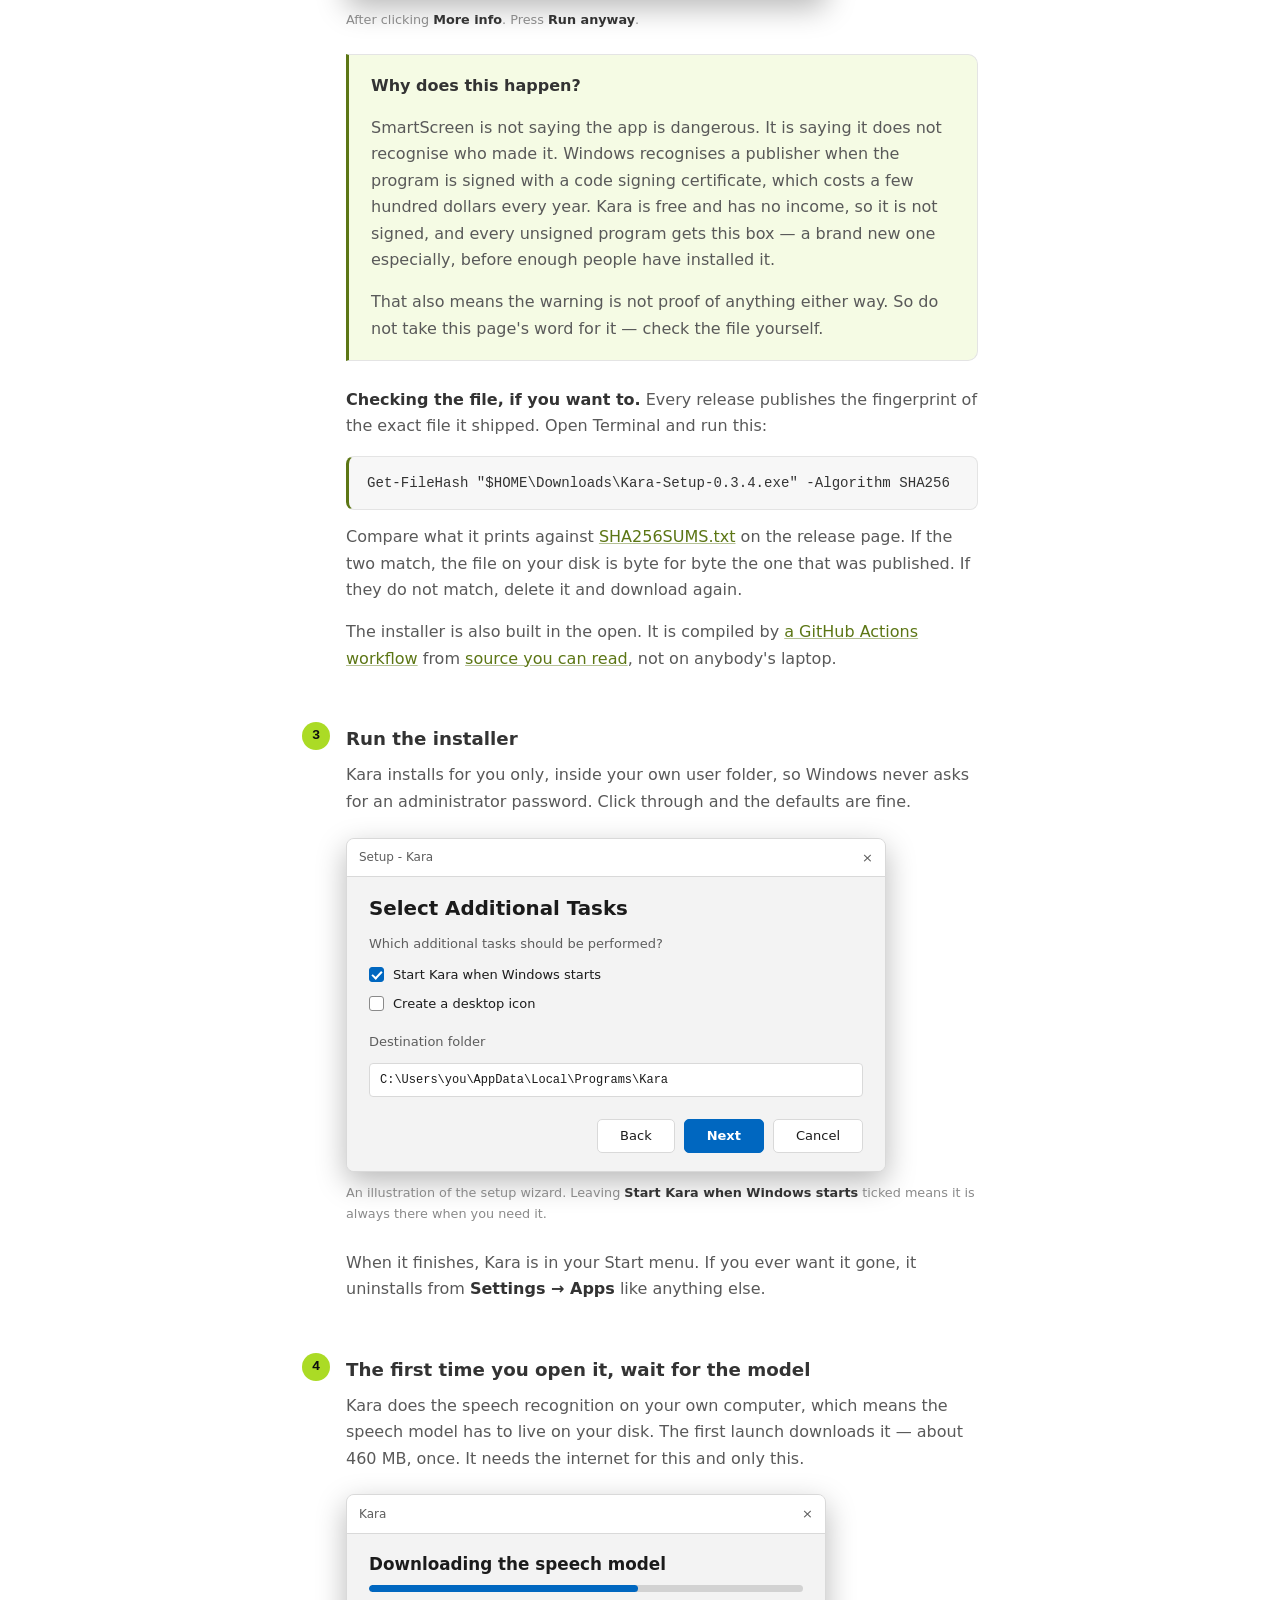
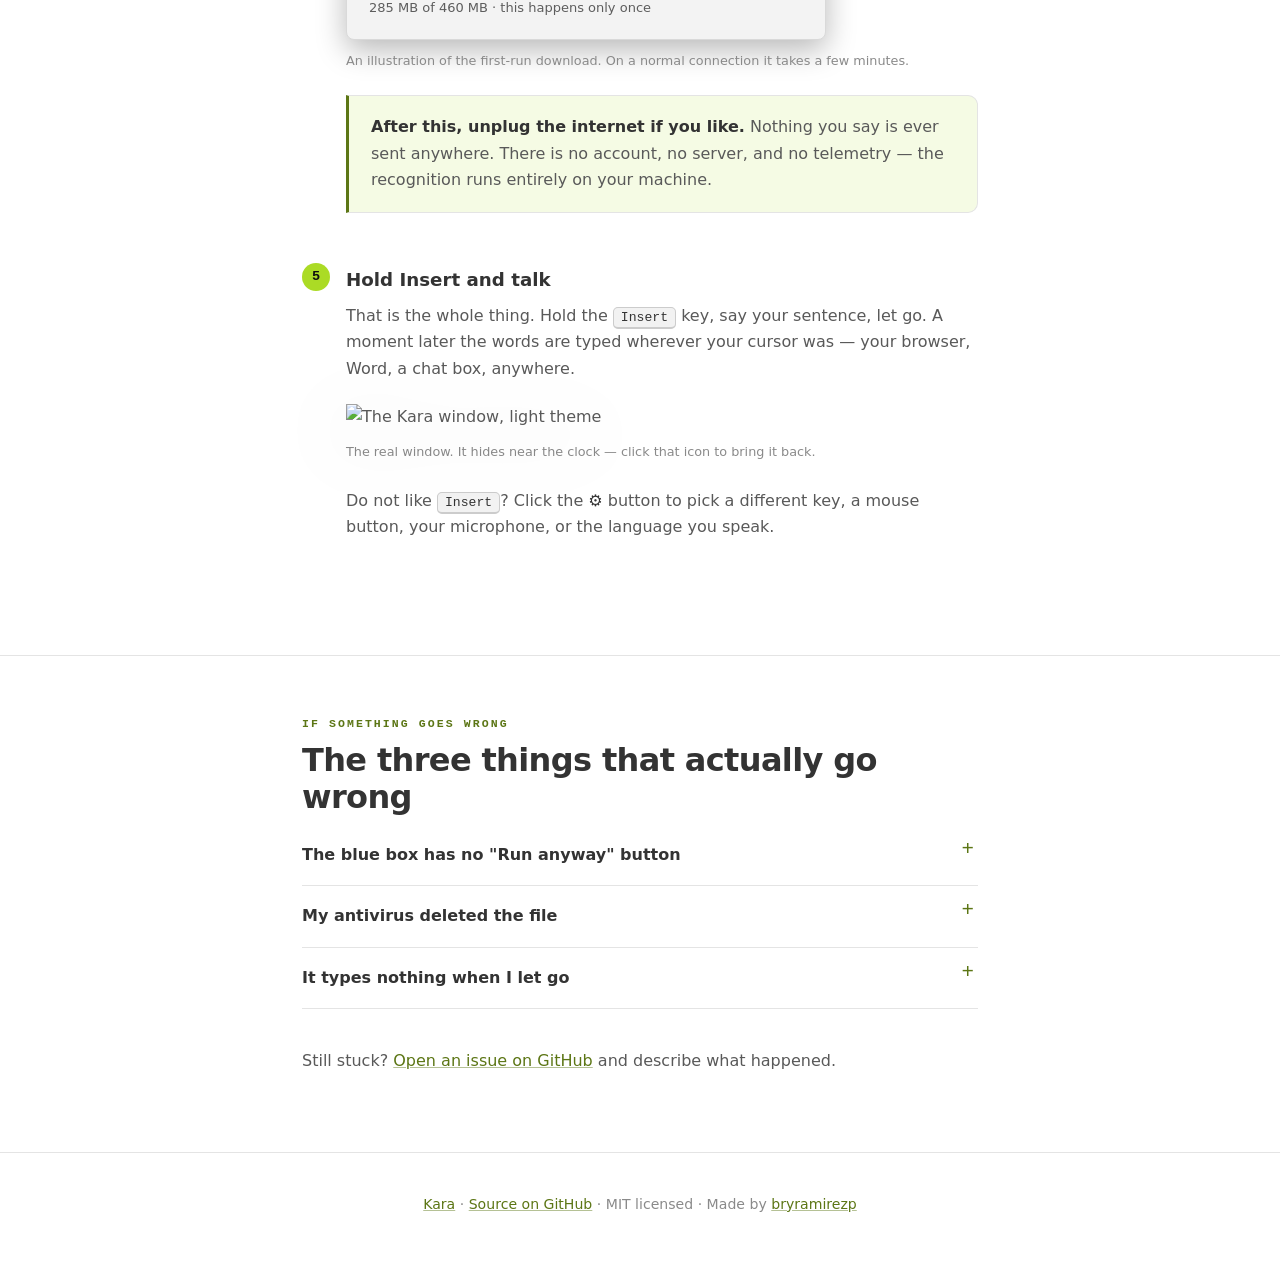
==== commit eb85bff5: "release: prepare 0.3.4" ====
--- a/docs/install.html
+++ b/docs/install.html
@@ -42,7 +42,7 @@
   "tool": [{ "@type": "HowToTool", "name": "A PC running Windows 10 or 11" }],
   "step": [
     { "@type": "HowToStep", "name": "Download the installer",
-      "text": "Download Kara-Setup-0.3.3.exe from the releases page. It is about 73 MB.",
+      "text": "Download Kara-Setup-0.3.4.exe from the releases page. It is about 73 MB.",
       "url": "https://bryramirezp.github.io/kara/install.html#download" },
     { "@type": "HowToStep", "name": "Get past the Windows warning",
       "text": "Windows shows a blue box saying it protected your PC, because the installer is not signed. Click More info, then Run anyway.",
@@ -72,7 +72,7 @@
     <nav><a href="install.html" aria-current="page">Install guide</a></nav>
     <span class="grow"></span>
     <button class="theme-toggle" data-theme-toggle type="button"></button>
-    <a class="btn" href="https://github.com/bryramirezp/kara/releases/download/v0.3.3/Kara-Setup-0.3.3.exe">Download</a>
+    <a class="btn" href="https://github.com/bryramirezp/kara/releases/download/v0.3.4/Kara-Setup-0.3.4.exe">Download</a>
   </div>
 </div>
 
@@ -97,13 +97,13 @@
       <li id="download">
         <span class="step-title">Download the installer</span>
         <p>
-          One file, about <!--dl-size-->73 MB<!--/dl-size-->. It works on Windows 10 and Windows 11, 64-bit.
-          If you have an NVIDIA graphics card, Kara offers its optional GPU support
-          in Settings after installation.
-          You do not need Python or anything else installed first.
+          Choose the CPU edition for any PC, or the NVIDIA edition for a compatible
+          NVIDIA card with a current driver. Both work on Windows 10 and Windows 11,
+          64-bit, and neither needs Python or a CUDA Toolkit.
         </p>
         <div class="dl-row">
-          <a class="btn" href="https://github.com/bryramirezp/kara/releases/download/v0.3.3/Kara-Setup-0.3.3.exe">Download Kara-Setup-0.3.3.exe</a>
+          <a class="btn" href="https://github.com/bryramirezp/kara/releases/download/v0.3.4/Kara-Setup-0.3.4.exe">CPU — Kara-Setup-0.3.4.exe</a>
+          <a class="btn btn-ghost" href="https://github.com/bryramirezp/kara/releases/download/v0.3.4/Kara-Setup-GPU-0.3.4.exe">NVIDIA — Kara-Setup-GPU-0.3.4.exe</a>
           <span class="meta">or pick a version from <a href="https://github.com/bryramirezp/kara/releases/latest">all releases</a></span>
         </div>
       </li>
@@ -149,7 +149,7 @@
                 starting. Running this app might put your PC at risk.
               </p>
               <p class="win-meta">
-                App:&nbsp; <b>Kara-Setup-0.3.3.exe</b><br>
+                App:&nbsp; <b>Kara-Setup-0.3.4.exe</b><br>
                 Publisher:&nbsp; <b>Unknown publisher</b>
               </p>
             </div>
@@ -182,7 +182,7 @@
           publishes the fingerprint of the exact file it shipped. Open Terminal
           and run this:
         </p>
-<pre>Get-FileHash "$HOME\Downloads\Kara-Setup-0.3.3.exe" -Algorithm SHA256</pre>
+<pre>Get-FileHash "$HOME\Downloads\Kara-Setup-0.3.4.exe" -Algorithm SHA256</pre>
         <p>
           Compare what it prints against
           <a href="https://github.com/bryramirezp/kara/releases/latest">SHA256SUMS.txt</a>
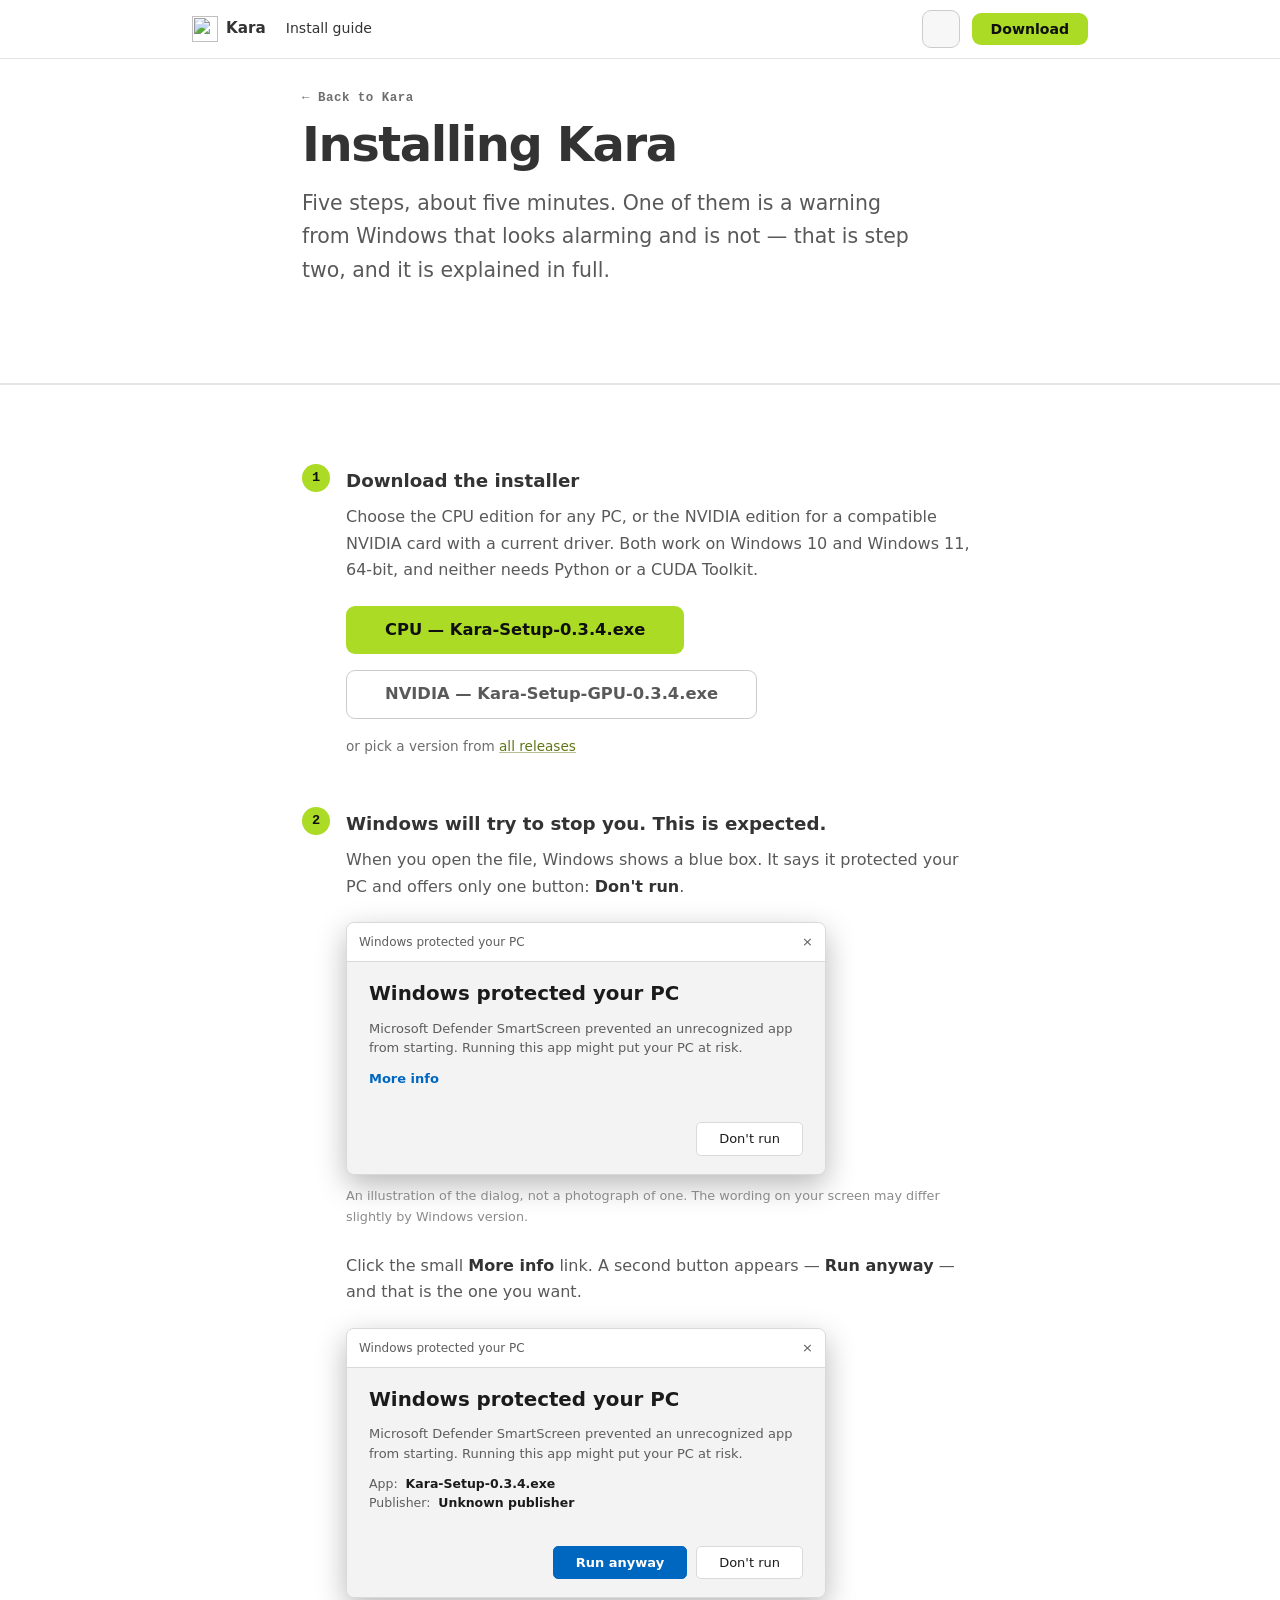
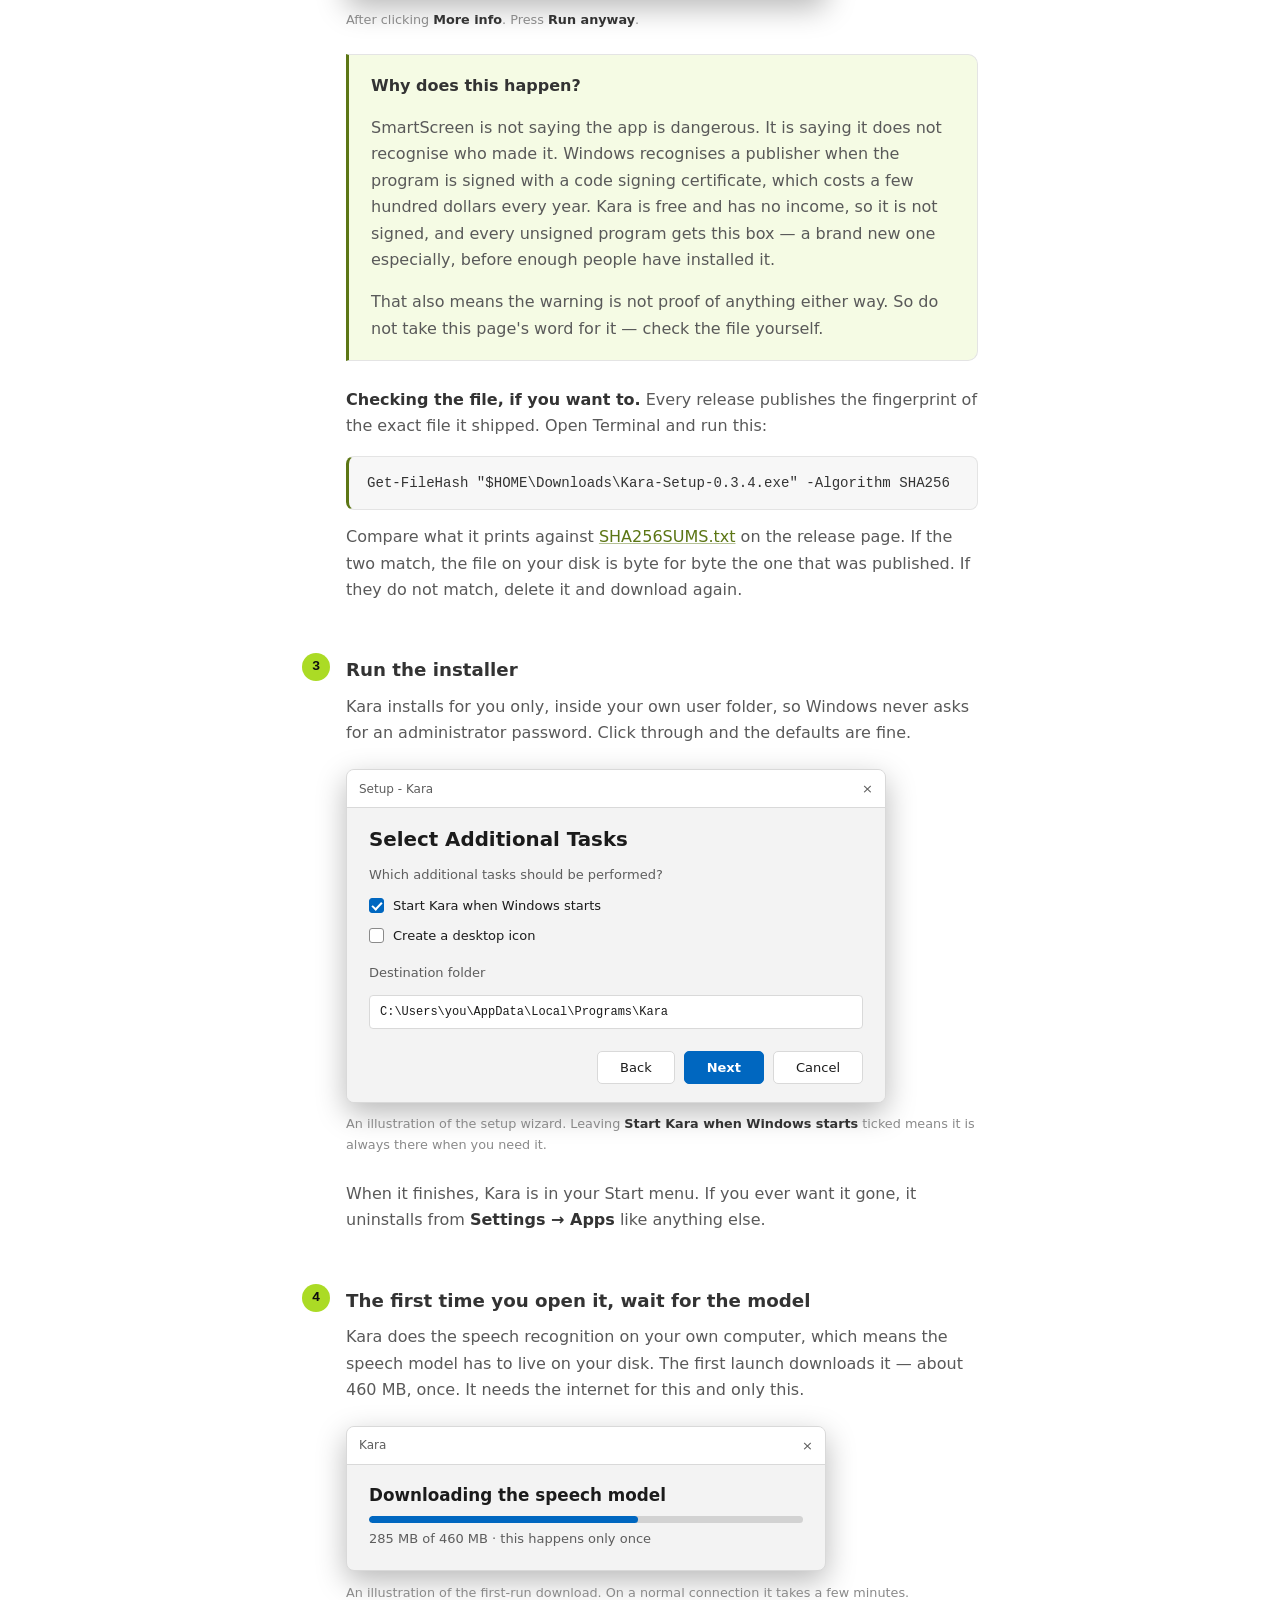
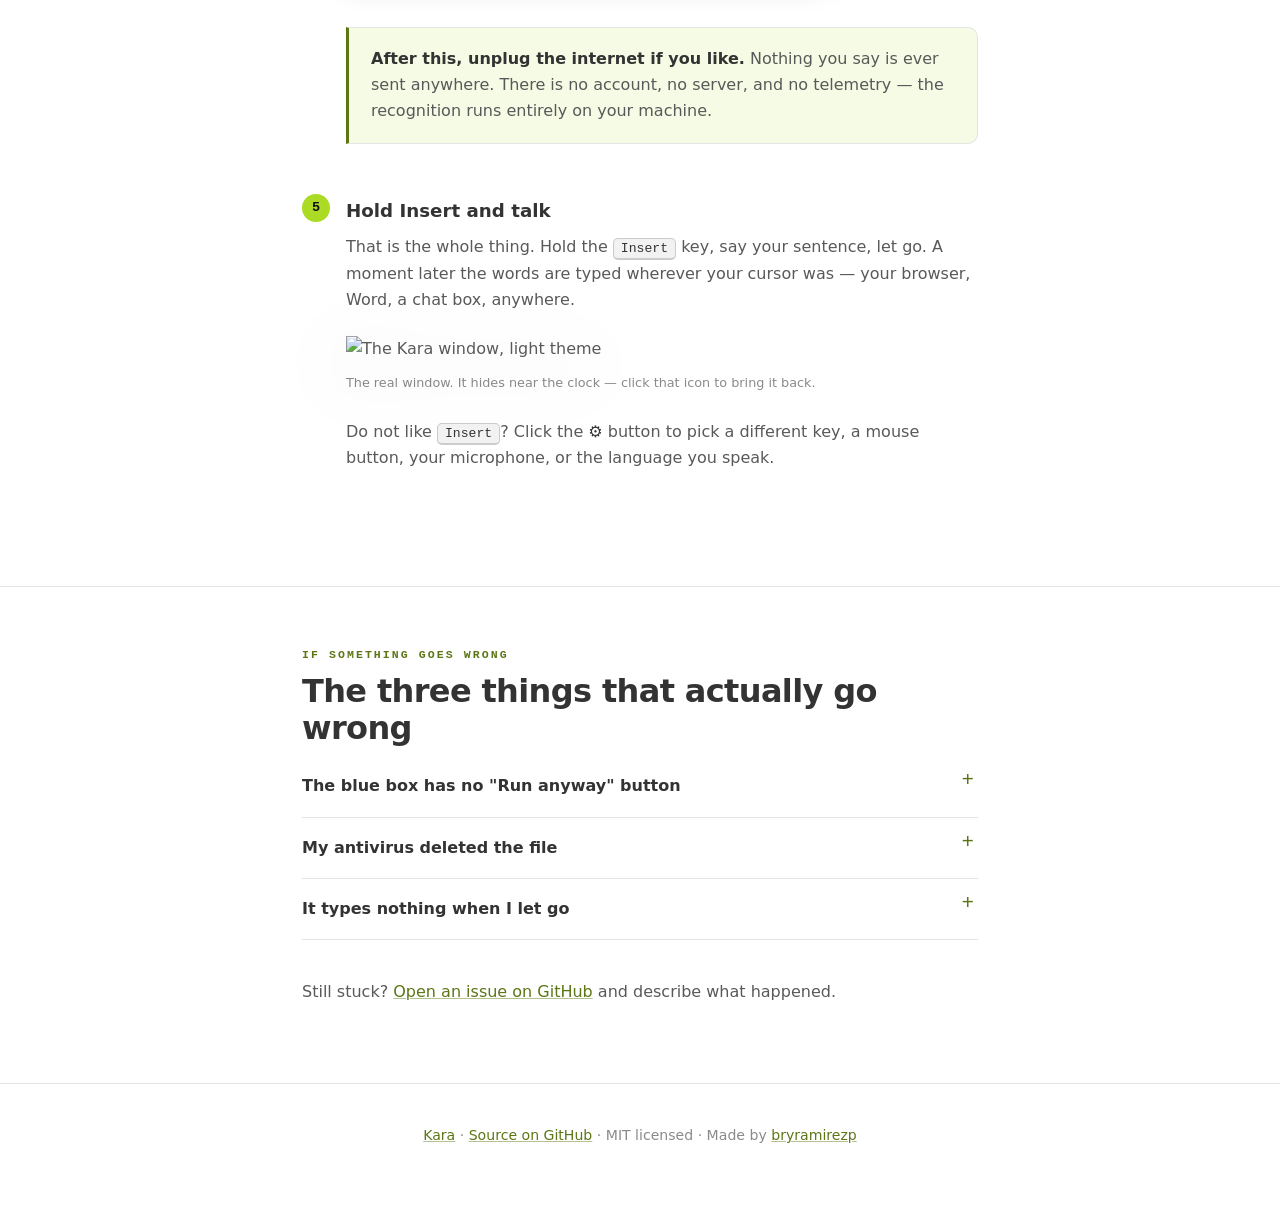
==== commit a5a6ed18: "docs: separate local builds from release publishing" ====
--- a/docs/install.html
+++ b/docs/install.html
@@ -190,12 +190,6 @@
           for byte the one that was published. If they do not match, delete it
           and download again.
         </p>
-        <p>
-          The installer is also built in the open. It is compiled by
-          <a href="https://github.com/bryramirezp/kara/actions">a GitHub Actions workflow</a>
-          from <a href="https://github.com/bryramirezp/kara">source you can read</a>,
-          not on anybody's laptop.
-        </p>
       </li>
 
       <!-- ── 3 ──────────────────────────────────────────────────────────── -->
